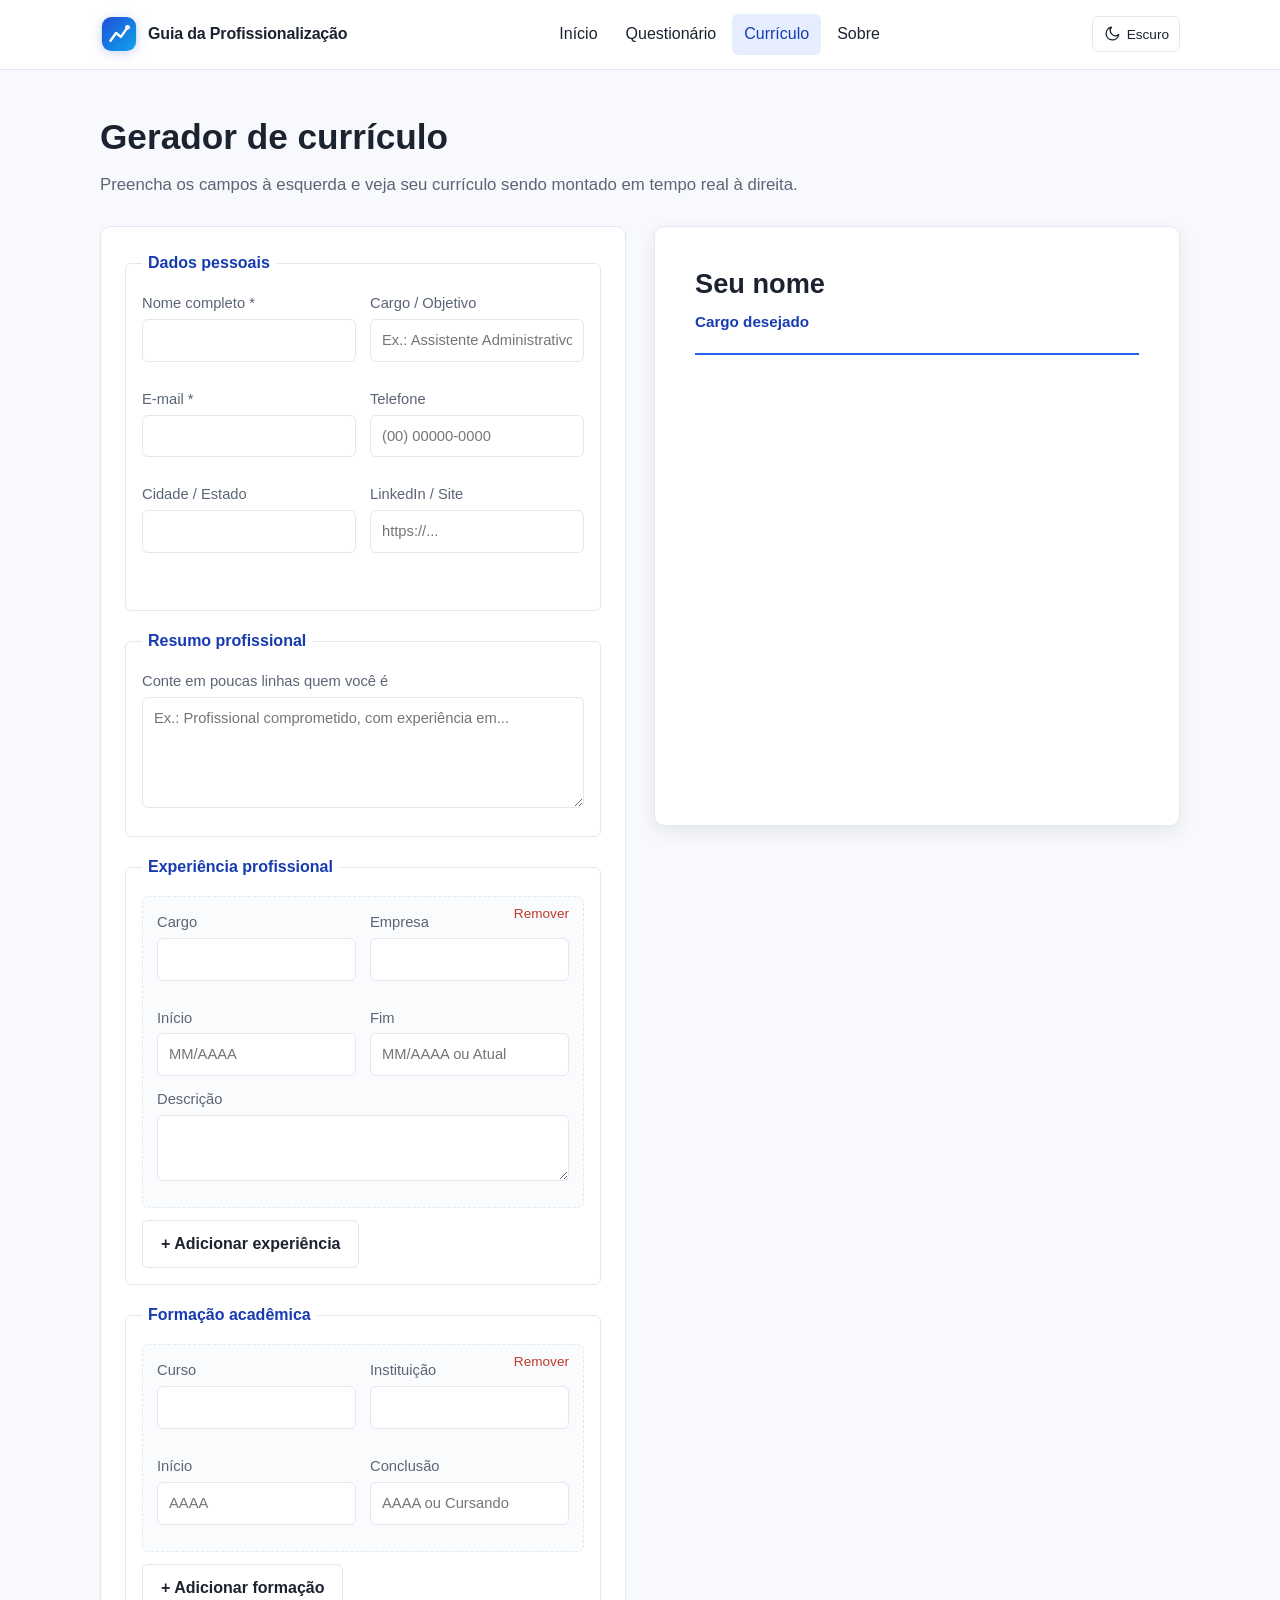
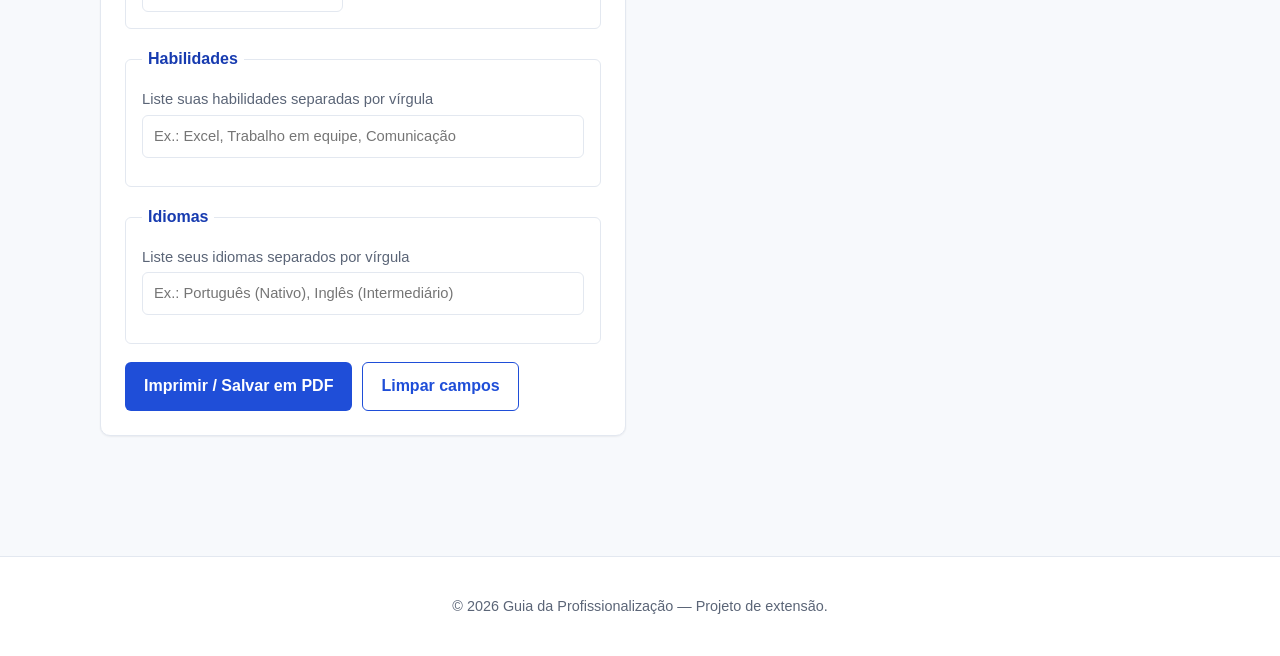
==== curriculo.html @ 5d9ff692 "att" ====
<!DOCTYPE html>
<html lang="pt-BR">
<head>
  <meta charset="UTF-8" />
  <meta name="viewport" content="width=device-width, initial-scale=1.0" />
  <meta name="description" content="Gerador de currículo com visualização em tempo real e impressão pelo navegador." />
  <title>Gerador de Currículo — Guia da Profissionalização</title>
  <link rel="icon" type="image/svg+xml" href="assets/favicon.svg" />
  <link rel="stylesheet" href="css/styles.css" />
  <link rel="stylesheet" href="css/print.css" media="print" />
</head>
<body>
  <a class="skip-link" href="#conteudo">Pular para o conteúdo</a>

  <header class="site-header no-print">
    <div class="container header-inner">
      <a class="brand" href="index.html">
        <svg class="brand-logo" viewBox="0 0 40 40" aria-hidden="true" focusable="false">
          <defs>
            <linearGradient id="lg-brand-cv" x1="0" y1="0" x2="1" y2="1">
              <stop offset="0" stop-color="#1f4ed8"/>
              <stop offset="1" stop-color="#0ea5e9"/>
            </linearGradient>
          </defs>
          <rect x="2" y="2" width="36" height="36" rx="10" fill="url(#lg-brand-cv)"/>
          <path d="M11 27 L17 19 L22 23 L29 13" stroke="#fff" stroke-width="2.6" fill="none" stroke-linecap="round" stroke-linejoin="round"/>
          <circle cx="29" cy="13" r="2.6" fill="#fff"/>
        </svg>
        <span class="brand-text">Guia da Profissionalização</span>
      </a>
      <nav class="site-nav" aria-label="Navegação principal">
        <ul>
          <li><a href="index.html">Início</a></li>
          <li><a href="questionario.html">Questionário</a></li>
          <li><a href="curriculo.html" class="active">Currículo</a></li>
          <li><a href="sobre.html">Sobre</a></li>
        </ul>
      </nav>
      <div class="header-actions">
        <button type="button" class="theme-toggle" id="themeToggle" aria-label="Mudar para modo escuro" aria-pressed="false">
          <svg class="theme-icon theme-icon-moon" viewBox="0 0 24 24" fill="none" stroke="currentColor" stroke-width="1.8" stroke-linecap="round" stroke-linejoin="round" aria-hidden="true"><path d="M21 12.8A8.5 8.5 0 1 1 11.2 3a7 7 0 0 0 9.8 9.8z"/></svg>
          <svg class="theme-icon theme-icon-sun" viewBox="0 0 24 24" fill="none" stroke="currentColor" stroke-width="1.8" stroke-linecap="round" stroke-linejoin="round" aria-hidden="true"><circle cx="12" cy="12" r="4"/><path d="M12 2v2M12 20v2M2 12h2M20 12h2M4.9 4.9l1.4 1.4M17.7 17.7l1.4 1.4M4.9 19.1l1.4-1.4M17.7 6.3l1.4-1.4"/></svg>
          <span class="theme-label">Escuro</span>
        </button>
        <button class="nav-toggle" id="navToggle" aria-label="Abrir menu" aria-expanded="false">
          <span></span><span></span><span></span>
        </button>
      </div>
    </div>
  </header>

  <main id="conteudo" class="container page">
    <header class="page-header no-print">
      <h1>Gerador de currículo</h1>
      <p class="lead">Preencha os campos à esquerda e veja seu currículo sendo montado em tempo real à direita.</p>
    </header>

    <div class="cv-layout">
      <!-- FORMULÁRIO -->
      <section class="cv-form no-print" aria-label="Formulário do currículo">
        <form id="cvForm" novalidate>

          <fieldset>
            <legend>Dados pessoais</legend>
            <div class="grid-2">
              <label>Nome completo *
                <input type="text" id="nome" name="nome" required maxlength="80" autocomplete="name" />
              </label>
              <label>Cargo / Objetivo
                <input type="text" id="cargo" name="cargo" maxlength="80" placeholder="Ex.: Assistente Administrativo" />
              </label>
              <label>E-mail *
                <input type="email" id="email" name="email" required autocomplete="email" />
              </label>
              <label>Telefone
                <input type="tel" id="telefone" name="telefone" autocomplete="tel" placeholder="(00) 00000-0000" />
              </label>
              <label>Cidade / Estado
                <input type="text" id="cidade" name="cidade" maxlength="80" />
              </label>
              <label>LinkedIn / Site
                <input type="url" id="site" name="site" placeholder="https://..." />
              </label>
            </div>
            <p class="error-message" id="errorPessoais" role="alert"></p>
          </fieldset>

          <fieldset>
            <legend>Resumo profissional</legend>
            <label>Conte em poucas linhas quem você é
              <textarea id="resumo" name="resumo" rows="4" maxlength="500" placeholder="Ex.: Profissional comprometido, com experiência em..."></textarea>
            </label>
          </fieldset>

          <fieldset>
            <legend>Experiência profissional</legend>
            <div id="experienciaList"></div>
            <button type="button" class="btn btn-ghost" id="addExperiencia">+ Adicionar experiência</button>
          </fieldset>

          <fieldset>
            <legend>Formação acadêmica</legend>
            <div id="formacaoList"></div>
            <button type="button" class="btn btn-ghost" id="addFormacao">+ Adicionar formação</button>
          </fieldset>

          <fieldset>
            <legend>Habilidades</legend>
            <label>Liste suas habilidades separadas por vírgula
              <input type="text" id="habilidades" name="habilidades" placeholder="Ex.: Excel, Trabalho em equipe, Comunicação" />
            </label>
          </fieldset>

          <fieldset>
            <legend>Idiomas</legend>
            <label>Liste seus idiomas separados por vírgula
              <input type="text" id="idiomas" name="idiomas" placeholder="Ex.: Português (Nativo), Inglês (Intermediário)" />
            </label>
          </fieldset>

          <div class="form-actions">
            <button type="button" class="btn btn-primary" id="btnPrint">Imprimir / Salvar em PDF</button>
            <button type="button" class="btn btn-secondary" id="btnClear">Limpar campos</button>
          </div>
        </form>
      </section>

      <!-- PREVIEW -->
      <section class="cv-preview" aria-label="Pré-visualização do currículo">
        <article class="cv-paper" id="cvPaper">
          <header class="cv-header">
            <h2 id="prevNome">Seu nome</h2>
            <p class="cv-cargo" id="prevCargo">Cargo desejado</p>
            <p class="cv-contato" id="prevContato"></p>
          </header>

          <section class="cv-section" id="prevResumoWrap" hidden>
            <h3>Resumo profissional</h3>
            <p id="prevResumo"></p>
          </section>

          <section class="cv-section" id="prevExperienciaWrap" hidden>
            <h3>Experiência profissional</h3>
            <div id="prevExperiencia"></div>
          </section>

          <section class="cv-section" id="prevFormacaoWrap" hidden>
            <h3>Formação acadêmica</h3>
            <div id="prevFormacao"></div>
          </section>

          <section class="cv-section" id="prevHabilidadesWrap" hidden>
            <h3>Habilidades</h3>
            <ul id="prevHabilidades" class="chip-list"></ul>
          </section>

          <section class="cv-section" id="prevIdiomasWrap" hidden>
            <h3>Idiomas</h3>
            <ul id="prevIdiomas" class="chip-list"></ul>
          </section>
        </article>
      </section>
    </div>
  </main>

  <footer class="site-footer no-print">
    <div class="container">
      <p>&copy; <span id="ano"></span> Guia da Profissionalização — Projeto de extensão.</p>
    </div>
  </footer>

  <script src="js/main.js"></script>
  <script src="js/curriculo.js"></script>
</body>
</html>
---- css/styles.css ----
/* =========================================================
   Guia da Profissionalização — CSS3 puro
   ========================================================= */

:root {
  --color-bg: #f7f9fc;
  --color-surface: #ffffff;
  --color-text: #1b2330;
  --color-muted: #5b6577;
  --color-border: #e3e8f0;
  --color-primary: #1f4ed8;
  --color-primary-dark: #173bb0;
  --color-primary-soft: #e6edff;
  --color-accent: #0ea371;
  --color-danger: #c0392b;
  --color-focus: #ffbf47;
  --shadow-sm: 0 1px 2px rgba(16, 24, 40, 0.06);
  --shadow-md: 0 6px 18px rgba(16, 24, 40, 0.08);
  --radius: 10px;
  --radius-sm: 6px;
  --container: 1120px;
  --font-sans: -apple-system, BlinkMacSystemFont, "Segoe UI", Roboto, "Helvetica Neue", Arial, sans-serif;
  --hero-bg: linear-gradient(135deg, #eef2ff 0%, #f7f9fc 60%);
  --input-bg: #ffffff;
  --dynamic-bg: #fafbfd;
}

[data-theme="dark"] {
  --color-bg: #0f172a;
  --color-surface: #1e293b;
  --color-text: #f1f5f9;
  --color-muted: #94a3b8;
  --color-border: #334155;
  --color-primary: #38bdf8;
  --color-primary-dark: #0ea5e9;
  --color-primary-soft: rgba(56, 189, 248, 0.16);
  --color-accent: #22c55e;
  --color-danger: #f87171;
  --color-focus: #facc15;
  --shadow-sm: 0 1px 2px rgba(0, 0, 0, 0.4);
  --shadow-md: 0 8px 24px rgba(0, 0, 0, 0.45);
  --hero-bg: linear-gradient(135deg, #102a43 0%, #0f172a 70%);
  --input-bg: #0f172a;
  --dynamic-bg: rgba(56, 189, 248, 0.05);
}

* { box-sizing: border-box; }

html { scroll-behavior: smooth; }

body {
  margin: 0;
  font-family: var(--font-sans);
  font-size: 16px;
  line-height: 1.55;
  color: var(--color-text);
  background: var(--color-bg);
  -webkit-font-smoothing: antialiased;
}

img { max-width: 100%; display: block; }

a { color: var(--color-primary); text-decoration: none; }
a:hover { text-decoration: underline; }

:focus-visible {
  outline: 3px solid var(--color-focus);
  outline-offset: 2px;
  border-radius: 4px;
}

.skip-link {
  position: absolute;
  left: -9999px;
  top: 0;
  background: #000;
  color: #fff;
  padding: 10px 14px;
  z-index: 1000;
}
.skip-link:focus { left: 8px; top: 8px; }

.container {
  max-width: var(--container);
  margin: 0 auto;
  padding: 0 20px;
  width: 100%;
}

.hidden { display: none !important; }
.muted { color: var(--color-muted); font-size: 0.9rem; }

/* ---------- Header ---------- */
.site-header {
  background: var(--color-surface);
  border-bottom: 1px solid var(--color-border);
  position: sticky;
  top: 0;
  z-index: 50;
}
.header-inner {
  display: flex;
  align-items: center;
  justify-content: space-between;
  gap: 16px;
  padding: 14px 20px;
}
.brand {
  display: inline-flex;
  align-items: center;
  gap: 10px;
  color: var(--color-text);
  font-weight: 700;
}
.brand:hover { text-decoration: none; }
.brand-logo {
  width: 38px;
  height: 38px;
  display: block;
  flex-shrink: 0;
  filter: drop-shadow(0 2px 6px rgba(31, 78, 216, 0.25));
}
.brand-text {
  font-size: 1rem;
  letter-spacing: -0.01em;
}
@media (max-width: 480px) {
  .brand-text { font-size: 0.92rem; }
}
.site-nav ul {
  list-style: none;
  display: flex;
  gap: 4px;
  margin: 0;
  padding: 0;
}
.site-nav a {
  display: inline-block;
  padding: 8px 12px;
  border-radius: var(--radius-sm);
  color: var(--color-text);
  font-weight: 500;
}
.site-nav a:hover { background: var(--color-primary-soft); text-decoration: none; }
.site-nav a.active { background: var(--color-primary-soft); color: var(--color-primary-dark); }

.nav-toggle {
  display: none;
  background: none;
  border: 1px solid var(--color-border);
  border-radius: var(--radius-sm);
  padding: 8px 10px;
  cursor: pointer;
}
.nav-toggle span {
  display: block;
  width: 22px; height: 2px;
  background: var(--color-text);
  margin: 4px 0;
}

/* ---------- Theme toggle ---------- */
.theme-toggle {
  background: transparent;
  border: 1px solid var(--color-border);
  border-radius: var(--radius-sm);
  padding: 8px 10px;
  cursor: pointer;
  color: var(--color-text);
  display: inline-flex;
  align-items: center;
  gap: 6px;
  font: inherit;
  font-size: 0.85rem;
  line-height: 1;
  transition: background 0.15s, border-color 0.15s;
}
.theme-toggle:hover { background: var(--color-primary-soft); border-color: var(--color-primary); }
.theme-toggle .theme-icon { width: 18px; height: 18px; display: block; }
.theme-toggle .theme-icon-sun { display: none; }
.theme-toggle .theme-icon-moon { display: block; }
[data-theme="dark"] .theme-toggle .theme-icon-sun { display: block; }
[data-theme="dark"] .theme-toggle .theme-icon-moon { display: none; }
.header-actions { display: inline-flex; align-items: center; gap: 10px; }

/* ---------- Hero ---------- */
.hero {
  background: var(--hero-bg);
  padding: 64px 0;
  position: relative;
  overflow: hidden;
}
.hero::before,
.hero::after {
  content: "";
  position: absolute;
  border-radius: 50%;
  filter: blur(60px);
  opacity: 0.55;
  pointer-events: none;
  z-index: 0;
}
.hero::before {
  width: 360px; height: 360px;
  background: radial-gradient(circle, #6ea8ff 0%, transparent 70%);
  top: -120px; right: -80px;
}
.hero::after {
  width: 280px; height: 280px;
  background: radial-gradient(circle, #5eead4 0%, transparent 70%);
  bottom: -120px; left: -60px;
  opacity: 0.35;
}
[data-theme="dark"] .hero::before { background: radial-gradient(circle, #1e3a8a 0%, transparent 70%); opacity: 0.75; }
[data-theme="dark"] .hero::after { background: radial-gradient(circle, #0ea5e9 0%, transparent 70%); opacity: 0.18; }
.hero-inner { position: relative; z-index: 1; }

/* Padrão de pontos decorativo reutilizável */
.deco-dots {
  position: relative;
  overflow: hidden;
}
.deco-dots::before {
  content: "";
  position: absolute;
  inset: 0;
  background-image: radial-gradient(currentColor 1px, transparent 1.2px);
  background-size: 22px 22px;
  color: var(--color-primary);
  opacity: 0.06;
  pointer-events: none;
  z-index: 0;
  mask-image: radial-gradient(ellipse at top right, #000 0%, transparent 65%);
  -webkit-mask-image: radial-gradient(ellipse at top right, #000 0%, transparent 65%);
}
[data-theme="dark"] .deco-dots::before { opacity: 0.12; }
.deco-dots > * { position: relative; z-index: 1; }

/* Blob lateral discreto */
.deco-blob {
  position: relative;
  overflow: hidden;
}
.deco-blob::after {
  content: "";
  position: absolute;
  width: 320px; height: 320px;
  right: -120px; top: 50%;
  transform: translateY(-50%);
  border-radius: 50%;
  background: radial-gradient(circle, var(--color-primary) 0%, transparent 70%);
  filter: blur(70px);
  opacity: 0.10;
  pointer-events: none;
  z-index: 0;
}
[data-theme="dark"] .deco-blob::after { opacity: 0.22; }
.deco-blob > * { position: relative; z-index: 1; }

@media (max-width: 720px) {
  .hero::before { width: 220px; height: 220px; top: -90px; right: -60px; }
  .hero::after { display: none; }
  .deco-blob::after { display: none; }
}
.hero-inner {
  display: grid;
  grid-template-columns: 1.3fr 1fr;
  gap: 40px;
  align-items: center;
}
.eyebrow {
  text-transform: uppercase;
  font-size: 0.78rem;
  letter-spacing: 1.2px;
  color: var(--color-primary);
  font-weight: 700;
  margin: 0 0 8px;
}
.hero h1 {
  font-size: clamp(1.8rem, 3.2vw, 2.6rem);
  line-height: 1.15;
  margin: 0 0 16px;
}
.lead { font-size: 1.05rem; color: var(--color-muted); margin: 0 0 24px; }
.hero-actions { display: flex; flex-wrap: wrap; gap: 12px; }

.hero-card {
  background: var(--color-surface);
  border: 1px solid var(--color-border);
  border-radius: var(--radius);
  padding: 24px;
  box-shadow: var(--shadow-md);
}
.feature-list { list-style: none; margin: 0; padding: 0; }
.feature-list li { padding: 10px 0; border-bottom: 1px dashed var(--color-border); }
.feature-list li:last-child { border-bottom: 0; }

/* ---------- Buttons ---------- */
.btn {
  display: inline-flex;
  align-items: center;
  justify-content: center;
  gap: 8px;
  padding: 11px 18px;
  border-radius: var(--radius-sm);
  border: 1px solid transparent;
  font: inherit;
  font-weight: 600;
  cursor: pointer;
  transition: background 0.15s ease, color 0.15s ease, transform 0.05s ease;
  text-decoration: none;
}
.btn:active { transform: translateY(1px); }
.btn:disabled { opacity: 0.5; cursor: not-allowed; }
.btn-primary { background: var(--color-primary); color: #fff; }
.btn-primary:hover:not(:disabled) { background: var(--color-primary-dark); text-decoration: none; }
.btn-secondary {
  background: var(--color-surface);
  color: var(--color-primary);
  border-color: var(--color-primary);
}
.btn-secondary:hover { background: var(--color-primary-soft); text-decoration: none; }
.btn-ghost {
  background: transparent;
  color: var(--color-text);
  border-color: var(--color-border);
}
.btn-ghost:hover { background: var(--color-primary-soft); border-color: var(--color-primary-soft); text-decoration: none; }

/* ---------- Features ---------- */
.features { padding: 64px 0; }
.features h2 { font-size: 1.6rem; margin: 0 0 28px; }
.features-grid {
  display: grid;
  grid-template-columns: repeat(3, 1fr);
  gap: 20px;
}
.feature {
  background: var(--color-surface);
  border: 1px solid var(--color-border);
  border-radius: var(--radius);
  padding: 22px;
  box-shadow: var(--shadow-sm);
}
.feature h3 { margin: 12px 0 8px; font-size: 1.1rem; }
.feature p { margin: 0; color: var(--color-muted); }
.feature-icon {
  width: 44px; height: 44px;
  border-radius: 50%;
  background: var(--color-primary-soft);
  color: var(--color-primary-dark);
  display: grid;
  place-items: center;
  font-weight: 700;
}
.feature-icon svg { width: 22px; height: 22px; color: var(--color-primary-dark); }
[data-theme="dark"] .feature-icon { color: var(--color-primary); }
[data-theme="dark"] .feature-icon svg { color: var(--color-primary); }

/* ---------- Section illustration ---------- */
/* (ilustrações grandes removidas — substituídas por decorações de fundo sutis) */

/* ---------- Page generic ---------- */
.page { padding: 40px 20px 60px; }
.page-header { margin-bottom: 28px; }
.page-header h1 { margin: 0 0 8px; font-size: clamp(1.6rem, 2.8vw, 2.2rem); }
.prose { background: var(--color-surface); border: 1px solid var(--color-border); border-radius: var(--radius); padding: 28px; box-shadow: var(--shadow-sm); }
.prose h2 { margin-top: 24px; }
.prose h2:first-child { margin-top: 0; }

/* ---------- Quiz ---------- */
.quiz-wrapper {
  background: var(--color-surface);
  border: 1px solid var(--color-border);
  border-radius: var(--radius);
  padding: 28px;
  box-shadow: var(--shadow-sm);
}
.progress {
  background: var(--color-border);
  border-radius: 999px;
  height: 8px;
  overflow: hidden;
}
.progress-bar {
  background: var(--color-primary);
  height: 100%;
  width: 10%;
  transition: width 0.3s ease;
}
.progress-text { font-size: 0.9rem; color: var(--color-muted); margin: 8px 0 20px; }

.quiz-question h2 { font-size: 1.25rem; margin: 0 0 18px; line-height: 1.35; }
.options { list-style: none; padding: 0; margin: 0; display: grid; gap: 10px; }
.option {
  display: block;
  border: 1px solid var(--color-border);
  border-radius: var(--radius-sm);
  padding: 14px 16px;
  cursor: pointer;
  transition: border-color 0.15s, background 0.15s;
}
.option:hover { border-color: var(--color-primary); background: var(--color-primary-soft); }
.option input { margin-right: 10px; accent-color: var(--color-primary); }
.option.selected {
  border-color: var(--color-primary);
  background: var(--color-primary-soft);
}

.quiz-actions {
  display: flex;
  justify-content: space-between;
  gap: 12px;
  margin-top: 24px;
  flex-wrap: wrap;
}
.error-message {
  color: var(--color-danger);
  font-size: 0.9rem;
  margin: 12px 0 0;
  min-height: 1.2em;
}

.result {
  margin-top: 28px;
  background: var(--color-surface);
  border: 1px solid var(--color-border);
  border-radius: var(--radius);
  padding: 28px;
  box-shadow: var(--shadow-md);
}
.result h2 { margin: 0 0 8px; }
.result h2 span { color: var(--color-primary); }
.tips-list { padding-left: 18px; }
.tips-list li { margin: 8px 0; }
.result-actions { display: flex; gap: 12px; flex-wrap: wrap; margin-top: 20px; }

/* ---------- Currículo ---------- */
.cv-layout {
  display: grid;
  grid-template-columns: 1fr 1fr;
  gap: 28px;
  align-items: start;
}

.cv-form {
  background: var(--color-surface);
  border: 1px solid var(--color-border);
  border-radius: var(--radius);
  padding: 24px;
  box-shadow: var(--shadow-sm);
}
.cv-form fieldset {
  border: 1px solid var(--color-border);
  border-radius: var(--radius-sm);
  padding: 16px;
  margin: 0 0 18px;
}
.cv-form legend {
  font-weight: 700;
  padding: 0 6px;
  color: var(--color-primary-dark);
}
.cv-form label {
  display: block;
  font-size: 0.92rem;
  margin-bottom: 12px;
  color: var(--color-muted);
  font-weight: 500;
}
.cv-form input,
.cv-form textarea {
  display: block;
  width: 100%;
  margin-top: 4px;
  padding: 9px 11px;
  border: 1px solid var(--color-border);
  border-radius: var(--radius-sm);
  font: inherit;
  background: var(--input-bg);
  color: var(--color-text);
}
.cv-form input:focus,
.cv-form textarea:focus { border-color: var(--color-primary); outline-color: var(--color-primary-soft); }
.cv-form textarea { resize: vertical; }
.cv-form input.invalid,
.cv-form textarea.invalid { border-color: var(--color-danger); }

.grid-2 {
  display: grid;
  grid-template-columns: 1fr 1fr;
  gap: 14px;
}

.dynamic-item {
  border: 1px dashed var(--color-border);
  border-radius: var(--radius-sm);
  padding: 14px;
  margin-bottom: 12px;
  background: var(--dynamic-bg);
  position: relative;
}
.dynamic-item .remove {
  position: absolute;
  top: 8px; right: 8px;
  background: transparent;
  border: none;
  color: var(--color-danger);
  cursor: pointer;
  font-size: 0.85rem;
}

.form-actions {
  display: flex;
  gap: 10px;
  flex-wrap: wrap;
  margin-top: 8px;
}

/* Preview do currículo */
.cv-preview {
  position: sticky;
  top: 80px;
}
.cv-paper {
  background: #ffffff;
  border: 1px solid var(--color-border);
  border-radius: var(--radius);
  padding: 36px 40px;
  box-shadow: var(--shadow-md);
  min-height: 600px;
  font-size: 0.95rem;
  color: #1b2330;
}
/* O currículo mantém aparência clara mesmo no modo escuro para impressão fiel */
.cv-header { border-bottom: 2px solid #2563eb; padding-bottom: 14px; margin-bottom: 18px; }
.cv-header h2 { margin: 0 0 4px; font-size: 1.7rem; color: #1b2330; }
.cv-cargo { margin: 0 0 6px; color: #173bb0; font-weight: 600; }
.cv-contato { margin: 0; color: #5b6577; font-size: 0.9rem; }
.cv-section { margin-top: 18px; }
.cv-section h3 {
  font-size: 0.95rem;
  text-transform: uppercase;
  letter-spacing: 1px;
  color: #173bb0;
  margin: 0 0 10px;
  border-bottom: 1px solid #e3e8f0;
  padding-bottom: 4px;
}
.cv-entry { margin-bottom: 12px; }
.cv-entry-title { font-weight: 700; }
.cv-entry-meta { color: #5b6577; font-size: 0.88rem; margin: 2px 0 4px; }
.cv-entry-desc { margin: 0; font-size: 0.92rem; }

.chip-list {
  list-style: none;
  margin: 0; padding: 0;
  display: flex;
  flex-wrap: wrap;
  gap: 6px;
}
.chip-list li {
  background: #e6edff;
  color: #173bb0;
  padding: 4px 10px;
  border-radius: 999px;
  font-size: 0.85rem;
}

/* ---------- Footer ---------- */
.site-footer {
  border-top: 1px solid var(--color-border);
  background: var(--color-surface);
  margin-top: 60px;
  padding: 24px 0;
  text-align: center;
  color: var(--color-muted);
  font-size: 0.9rem;
}

/* ---------- Responsivo ---------- */
@media (max-width: 960px) {
  .hero-inner { grid-template-columns: 1fr; }
  .features-grid { grid-template-columns: 1fr 1fr; }
  .cv-layout { grid-template-columns: 1fr; }
  .cv-preview { position: static; }
}

@media (max-width: 720px) {
  .nav-toggle { display: inline-block; }
  .site-nav {
    position: absolute;
    top: 100%; left: 0; right: 0;
    background: var(--color-surface);
    border-bottom: 1px solid var(--color-border);
    max-height: 0;
    overflow: hidden;
    transition: max-height 0.25s ease;
  }
  .site-nav.open { max-height: 320px; }
  .site-nav ul { flex-direction: column; padding: 8px 16px 16px; }
  .site-nav a { display: block; padding: 12px 10px; }

  .features-grid { grid-template-columns: 1fr; }
  .grid-2 { grid-template-columns: 1fr; }
  .hero { padding: 40px 0; }
  .cv-paper { padding: 24px 22px; }
  .theme-toggle .theme-label { display: none; }
}

/* Impressão básica para todas as páginas */
@media print {
  .no-print { display: none !important; }
  body { background: #fff; }
  .hero::before, .hero::after,
  .deco-dots::before, .deco-blob::after { display: none !important; }
}
---- css/print.css ----
/* Estilos específicos de impressão para o currículo */
@page {
  size: A4;
  margin: 18mm 16mm;
}

html, body {
  background: #fff !important;
  color: #000 !important;
}

/* Força aparência clara no currículo impresso, mesmo com tema escuro ativo */
html[data-theme="dark"] .cv-paper,
html[data-theme="dark"] .cv-paper * {
  background: #fff !important;
  color: #1b2330 !important;
  border-color: #e3e8f0 !important;
}
html[data-theme="dark"] .cv-paper .chip-list li {
  background: #e6edff !important;
  color: #173bb0 !important;
}

.no-print,
.site-header,
.site-footer,
.page-header,
.cv-form { display: none !important; }

main.container,
.page,
.cv-layout,
.cv-preview {
  display: block !important;
  padding: 0 !important;
  margin: 0 !important;
  max-width: none !important;
  width: 100% !important;
}

.cv-paper {
  border: none !important;
  box-shadow: none !important;
  padding: 0 !important;
  margin: 0 !important;
  min-height: 0 !important;
  font-size: 11pt;
  color: #000 !important;
}

.cv-header { border-bottom: 2px solid #000 !important; }
.cv-section h3 { color: #000 !important; border-bottom-color: #888 !important; }
.chip-list li { background: #f0f0f0 !important; color: #000 !important; }
a { color: #000 !important; text-decoration: none !important; }
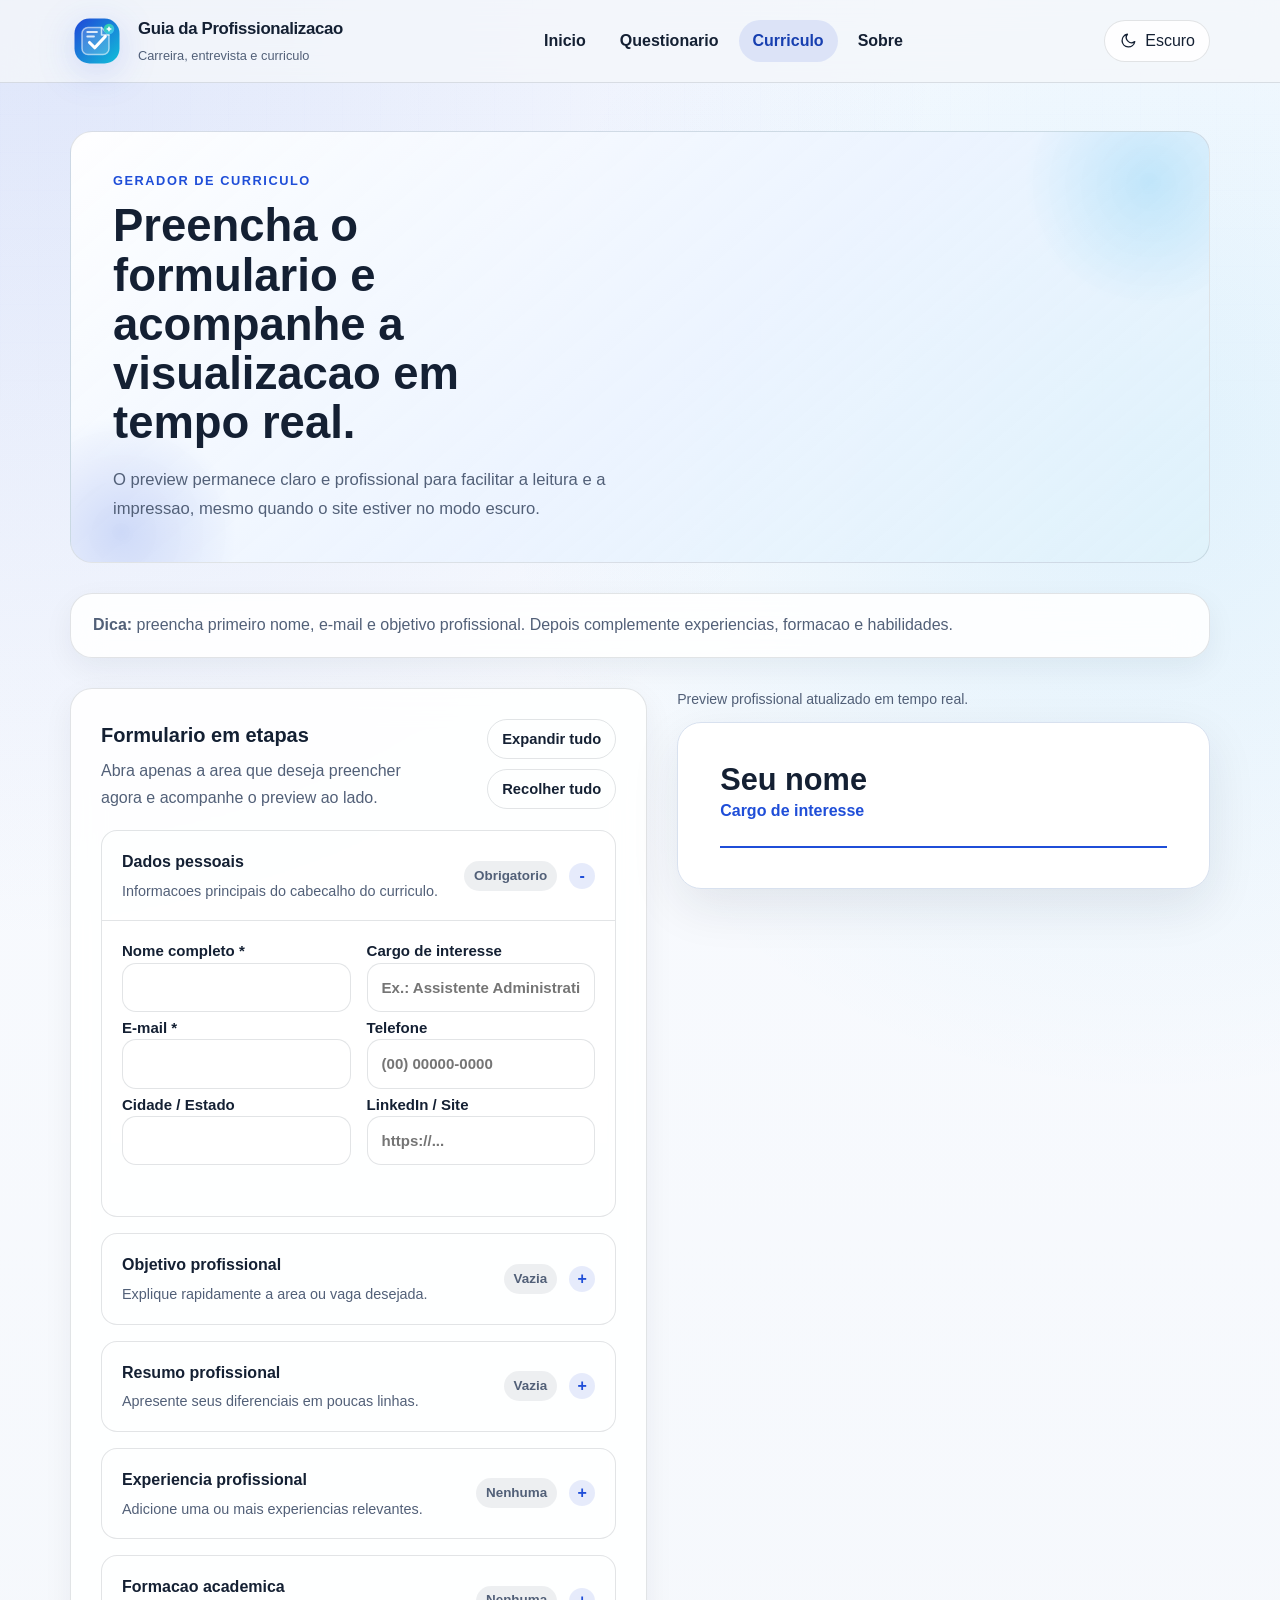
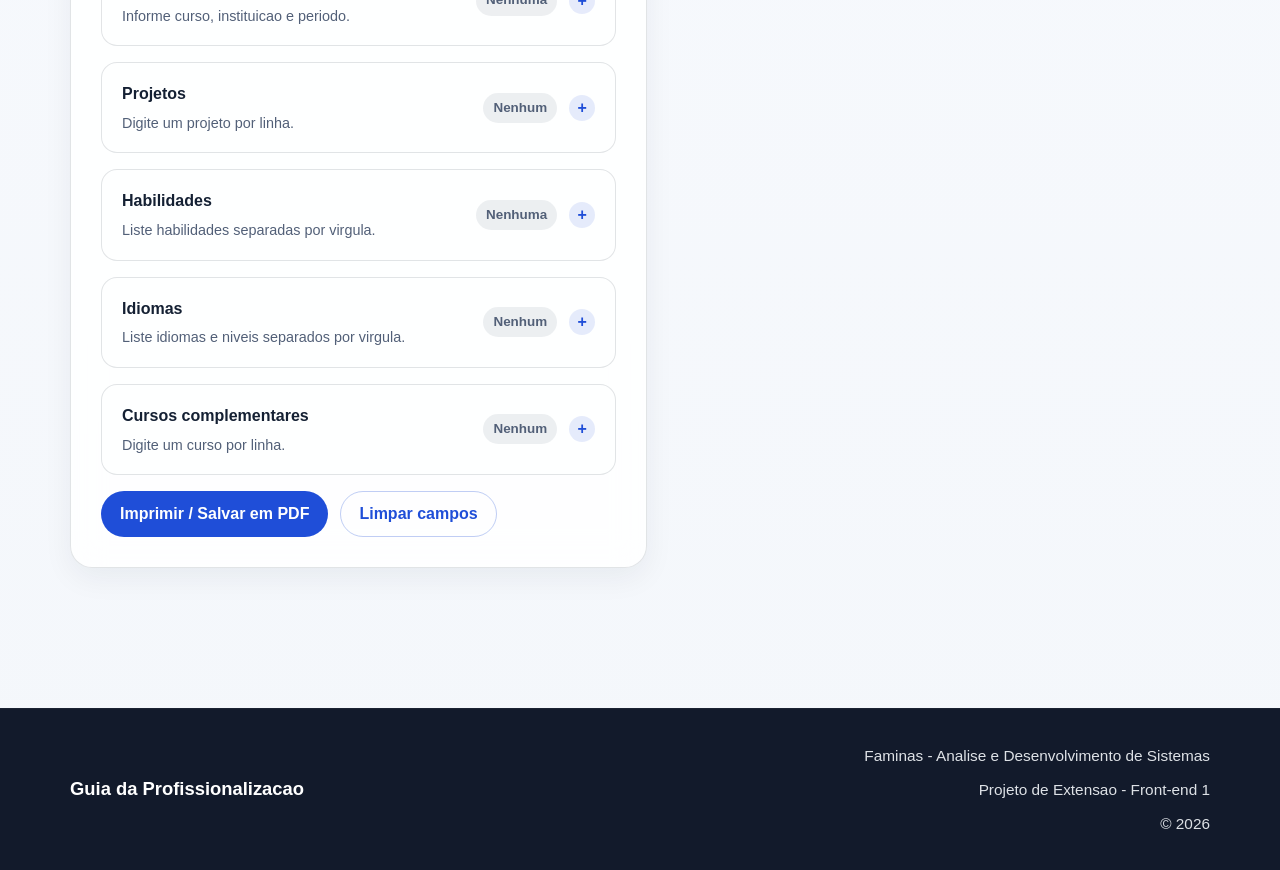
==== commit 4fa9bbd0: "att" ====
--- a/curriculo.html
+++ b/curriculo.html
@@ -3,173 +3,369 @@
 <head>
   <meta charset="UTF-8" />
   <meta name="viewport" content="width=device-width, initial-scale=1.0" />
-  <meta name="description" content="Gerador de currículo com visualização em tempo real e impressão pelo navegador." />
-  <title>Gerador de Currículo — Guia da Profissionalização</title>
+  <meta name="description" content="Gerador de curriculo com visualizacao em tempo real e impressao limpa pelo navegador." />
+  <title>Curriculo - Guia da Profissionalizacao</title>
   <link rel="icon" type="image/svg+xml" href="assets/favicon.svg" />
+  <script src="js/theme-init.js"></script>
   <link rel="stylesheet" href="css/styles.css" />
   <link rel="stylesheet" href="css/print.css" media="print" />
 </head>
-<body>
-  <a class="skip-link" href="#conteudo">Pular para o conteúdo</a>
+<body class="page-curriculo">
+  <a class="skip-link" href="#conteudo">Pular para o conteudo</a>
 
   <header class="site-header no-print">
     <div class="container header-inner">
-      <a class="brand" href="index.html">
-        <svg class="brand-logo" viewBox="0 0 40 40" aria-hidden="true" focusable="false">
-          <defs>
-            <linearGradient id="lg-brand-cv" x1="0" y1="0" x2="1" y2="1">
-              <stop offset="0" stop-color="#1f4ed8"/>
-              <stop offset="1" stop-color="#0ea5e9"/>
-            </linearGradient>
-          </defs>
-          <rect x="2" y="2" width="36" height="36" rx="10" fill="url(#lg-brand-cv)"/>
-          <path d="M11 27 L17 19 L22 23 L29 13" stroke="#fff" stroke-width="2.6" fill="none" stroke-linecap="round" stroke-linejoin="round"/>
-          <circle cx="29" cy="13" r="2.6" fill="#fff"/>
-        </svg>
-        <span class="brand-text">Guia da Profissionalização</span>
+      <a class="brand" href="index.html" aria-label="Ir para a pagina inicial">
+        <img class="brand-logo" src="assets/logo-brand.svg" alt="" width="72" height="72" />
+        <span class="brand-copy">
+          <span class="brand-title">Guia da Profissionalizacao</span>
+          <span class="brand-subtitle">Carreira, entrevista e curriculo</span>
+        </span>
       </a>
-      <nav class="site-nav" aria-label="Navegação principal">
+
+      <nav class="site-nav" id="siteNav" aria-label="Navegacao principal">
         <ul>
-          <li><a href="index.html">Início</a></li>
-          <li><a href="questionario.html">Questionário</a></li>
-          <li><a href="curriculo.html" class="active">Currículo</a></li>
+          <li><a href="index.html">Inicio</a></li>
+          <li><a href="questionario.html">Questionario</a></li>
+          <li><a href="curriculo.html" class="active">Curriculo</a></li>
           <li><a href="sobre.html">Sobre</a></li>
         </ul>
       </nav>
+
       <div class="header-actions">
         <button type="button" class="theme-toggle" id="themeToggle" aria-label="Mudar para modo escuro" aria-pressed="false">
-          <svg class="theme-icon theme-icon-moon" viewBox="0 0 24 24" fill="none" stroke="currentColor" stroke-width="1.8" stroke-linecap="round" stroke-linejoin="round" aria-hidden="true"><path d="M21 12.8A8.5 8.5 0 1 1 11.2 3a7 7 0 0 0 9.8 9.8z"/></svg>
-          <svg class="theme-icon theme-icon-sun" viewBox="0 0 24 24" fill="none" stroke="currentColor" stroke-width="1.8" stroke-linecap="round" stroke-linejoin="round" aria-hidden="true"><circle cx="12" cy="12" r="4"/><path d="M12 2v2M12 20v2M2 12h2M20 12h2M4.9 4.9l1.4 1.4M17.7 17.7l1.4 1.4M4.9 19.1l1.4-1.4M17.7 6.3l1.4-1.4"/></svg>
+          <svg class="theme-icon theme-icon-moon" viewBox="0 0 24 24" aria-hidden="true">
+            <path d="M21 12.8A8.5 8.5 0 1 1 11.2 3a7 7 0 0 0 9.8 9.8z" fill="none" stroke="currentColor" stroke-width="1.8" stroke-linecap="round" stroke-linejoin="round" />
+          </svg>
+          <svg class="theme-icon theme-icon-sun" viewBox="0 0 24 24" aria-hidden="true">
+            <circle cx="12" cy="12" r="4" fill="none" stroke="currentColor" stroke-width="1.8" />
+            <path d="M12 2v2M12 20v2M2 12h2M20 12h2M4.9 4.9l1.4 1.4M17.7 17.7l1.4 1.4M4.9 19.1l1.4-1.4M17.7 6.3l1.4-1.4" fill="none" stroke="currentColor" stroke-width="1.8" stroke-linecap="round" />
+          </svg>
           <span class="theme-label">Escuro</span>
         </button>
-        <button class="nav-toggle" id="navToggle" aria-label="Abrir menu" aria-expanded="false">
-          <span></span><span></span><span></span>
+        <button class="nav-toggle" id="navToggle" aria-label="Abrir menu" aria-expanded="false" aria-controls="siteNav">
+          <span></span>
+          <span></span>
+          <span></span>
         </button>
       </div>
     </div>
   </header>
 
-  <main id="conteudo" class="container page">
-    <header class="page-header no-print">
-      <h1>Gerador de currículo</h1>
-      <p class="lead">Preencha os campos à esquerda e veja seu currículo sendo montado em tempo real à direita.</p>
-    </header>
-
-    <div class="cv-layout">
-      <!-- FORMULÁRIO -->
-      <section class="cv-form no-print" aria-label="Formulário do currículo">
-        <form id="cvForm" novalidate>
-
-          <fieldset>
-            <legend>Dados pessoais</legend>
-            <div class="grid-2">
-              <label>Nome completo *
-                <input type="text" id="nome" name="nome" required maxlength="80" autocomplete="name" />
-              </label>
-              <label>Cargo / Objetivo
-                <input type="text" id="cargo" name="cargo" maxlength="80" placeholder="Ex.: Assistente Administrativo" />
-              </label>
-              <label>E-mail *
-                <input type="email" id="email" name="email" required autocomplete="email" />
-              </label>
-              <label>Telefone
-                <input type="tel" id="telefone" name="telefone" autocomplete="tel" placeholder="(00) 00000-0000" />
-              </label>
-              <label>Cidade / Estado
-                <input type="text" id="cidade" name="cidade" maxlength="80" />
-              </label>
-              <label>LinkedIn / Site
-                <input type="url" id="site" name="site" placeholder="https://..." />
-              </label>
+  <main id="conteudo" class="page">
+    <div class="container page-stack">
+      <header class="page-banner no-print">
+        <p class="eyebrow">Gerador de curriculo</p>
+        <h1>Preencha o formulario e acompanhe a visualizacao em tempo real.</h1>
+        <p class="lead">
+          O preview permanece claro e profissional para facilitar a leitura e a impressao, mesmo quando o site estiver no modo escuro.
+        </p>
+      </header>
+
+      <div class="surface-card info-strip no-print">
+        <p><strong>Dica:</strong> preencha primeiro nome, e-mail e objetivo profissional. Depois complemente experiencias, formacao e habilidades.</p>
+      </div>
+
+      <div class="cv-layout">
+        <section class="cv-form no-print" aria-label="Formulario do curriculo">
+          <div class="cv-form-toolbar">
+            <div class="cv-form-toolbar-copy">
+              <h2>Formulario em etapas</h2>
+              <p>Abra apenas a area que deseja preencher agora e acompanhe o preview ao lado.</p>
             </div>
-            <p class="error-message" id="errorPessoais" role="alert"></p>
-          </fieldset>
-
-          <fieldset>
-            <legend>Resumo profissional</legend>
-            <label>Conte em poucas linhas quem você é
-              <textarea id="resumo" name="resumo" rows="4" maxlength="500" placeholder="Ex.: Profissional comprometido, com experiência em..."></textarea>
-            </label>
-          </fieldset>
-
-          <fieldset>
-            <legend>Experiência profissional</legend>
-            <div id="experienciaList"></div>
-            <button type="button" class="btn btn-ghost" id="addExperiencia">+ Adicionar experiência</button>
-          </fieldset>
-
-          <fieldset>
-            <legend>Formação acadêmica</legend>
-            <div id="formacaoList"></div>
-            <button type="button" class="btn btn-ghost" id="addFormacao">+ Adicionar formação</button>
-          </fieldset>
-
-          <fieldset>
-            <legend>Habilidades</legend>
-            <label>Liste suas habilidades separadas por vírgula
-              <input type="text" id="habilidades" name="habilidades" placeholder="Ex.: Excel, Trabalho em equipe, Comunicação" />
-            </label>
-          </fieldset>
-
-          <fieldset>
-            <legend>Idiomas</legend>
-            <label>Liste seus idiomas separados por vírgula
-              <input type="text" id="idiomas" name="idiomas" placeholder="Ex.: Português (Nativo), Inglês (Intermediário)" />
-            </label>
-          </fieldset>
-
-          <div class="form-actions">
-            <button type="button" class="btn btn-primary" id="btnPrint">Imprimir / Salvar em PDF</button>
-            <button type="button" class="btn btn-secondary" id="btnClear">Limpar campos</button>
+            <div class="cv-form-toolbar-actions">
+              <button type="button" class="btn btn-ghost btn-small" id="expandAllSections">Expandir tudo</button>
+              <button type="button" class="btn btn-ghost btn-small" id="collapseAllSections">Recolher tudo</button>
+            </div>
           </div>
-        </form>
-      </section>
-
-      <!-- PREVIEW -->
-      <section class="cv-preview" aria-label="Pré-visualização do currículo">
-        <article class="cv-paper" id="cvPaper">
-          <header class="cv-header">
-            <h2 id="prevNome">Seu nome</h2>
-            <p class="cv-cargo" id="prevCargo">Cargo desejado</p>
-            <p class="cv-contato" id="prevContato"></p>
-          </header>
-
-          <section class="cv-section" id="prevResumoWrap" hidden>
-            <h3>Resumo profissional</h3>
-            <p id="prevResumo"></p>
-          </section>
-
-          <section class="cv-section" id="prevExperienciaWrap" hidden>
-            <h3>Experiência profissional</h3>
-            <div id="prevExperiencia"></div>
-          </section>
-
-          <section class="cv-section" id="prevFormacaoWrap" hidden>
-            <h3>Formação acadêmica</h3>
-            <div id="prevFormacao"></div>
-          </section>
-
-          <section class="cv-section" id="prevHabilidadesWrap" hidden>
-            <h3>Habilidades</h3>
-            <ul id="prevHabilidades" class="chip-list"></ul>
-          </section>
-
-          <section class="cv-section" id="prevIdiomasWrap" hidden>
-            <h3>Idiomas</h3>
-            <ul id="prevIdiomas" class="chip-list"></ul>
-          </section>
-        </article>
-      </section>
+
+          <form id="cvForm" novalidate>
+            <details class="form-section" data-section-key="personal" open>
+              <summary class="form-section-summary">
+                <span class="form-section-heading">
+                  <span class="form-section-title">Dados pessoais</span>
+                  <span class="form-section-help">Informacoes principais do cabecalho do curriculo.</span>
+                </span>
+                <span class="form-section-meta">
+                  <span class="form-section-status" data-section-status>Obrigatorio</span>
+                  <span class="form-section-icon" aria-hidden="true"></span>
+                </span>
+              </summary>
+              <div class="form-section-body">
+                <fieldset class="form-section-fieldset">
+                  <legend class="sr-only">Dados pessoais</legend>
+                  <div class="grid-2">
+                    <label class="field" for="nome">Nome completo *
+                      <input type="text" id="nome" name="nome" required maxlength="80" autocomplete="name" />
+                    </label>
+
+                    <label class="field" for="cargo">Cargo de interesse
+                      <input type="text" id="cargo" name="cargo" maxlength="80" placeholder="Ex.: Assistente Administrativo" />
+                    </label>
+
+                    <label class="field" for="email">E-mail *
+                      <input type="email" id="email" name="email" required autocomplete="email" />
+                    </label>
+
+                    <label class="field" for="telefone">Telefone
+                      <input type="tel" id="telefone" name="telefone" autocomplete="tel" placeholder="(00) 00000-0000" />
+                    </label>
+
+                    <label class="field" for="cidade">Cidade / Estado
+                      <input type="text" id="cidade" name="cidade" maxlength="80" />
+                    </label>
+
+                    <label class="field" for="site">LinkedIn / Site
+                      <input type="url" id="site" name="site" placeholder="https://..." />
+                    </label>
+                  </div>
+                  <p class="error-message" id="errorPessoais" role="alert"></p>
+                </fieldset>
+              </div>
+            </details>
+
+            <details class="form-section" data-section-key="objective">
+              <summary class="form-section-summary">
+                <span class="form-section-heading">
+                  <span class="form-section-title">Objetivo profissional</span>
+                  <span class="form-section-help">Explique rapidamente a area ou vaga desejada.</span>
+                </span>
+                <span class="form-section-meta">
+                  <span class="form-section-status" data-section-status>Vazia</span>
+                  <span class="form-section-icon" aria-hidden="true"></span>
+                </span>
+              </summary>
+              <div class="form-section-body">
+                <fieldset class="form-section-fieldset">
+                  <legend class="sr-only">Objetivo profissional</legend>
+                  <label class="field" for="objetivo">Explique de forma curta a area ou vaga desejada
+                    <textarea id="objetivo" name="objetivo" rows="3" maxlength="220" placeholder="Ex.: Atuar na area administrativa, contribuindo com organizacao, atendimento e rotinas internas."></textarea>
+                  </label>
+                </fieldset>
+              </div>
+            </details>
+
+            <details class="form-section" data-section-key="summary">
+              <summary class="form-section-summary">
+                <span class="form-section-heading">
+                  <span class="form-section-title">Resumo profissional</span>
+                  <span class="form-section-help">Apresente seus diferenciais em poucas linhas.</span>
+                </span>
+                <span class="form-section-meta">
+                  <span class="form-section-status" data-section-status>Vazia</span>
+                  <span class="form-section-icon" aria-hidden="true"></span>
+                </span>
+              </summary>
+              <div class="form-section-body">
+                <fieldset class="form-section-fieldset">
+                  <legend class="sr-only">Resumo profissional</legend>
+                  <label class="field" for="resumo">Conte em poucas linhas quem voce e e seus principais diferenciais
+                    <textarea id="resumo" name="resumo" rows="4" maxlength="500" placeholder="Ex.: Profissional comprometido, com facilidade para aprender, boa comunicacao e foco em resultados."></textarea>
+                  </label>
+                </fieldset>
+              </div>
+            </details>
+
+            <details class="form-section" data-section-key="experience">
+              <summary class="form-section-summary">
+                <span class="form-section-heading">
+                  <span class="form-section-title">Experiencia profissional</span>
+                  <span class="form-section-help">Adicione uma ou mais experiencias relevantes.</span>
+                </span>
+                <span class="form-section-meta">
+                  <span class="form-section-status" data-section-status>Nenhuma</span>
+                  <span class="form-section-icon" aria-hidden="true"></span>
+                </span>
+              </summary>
+              <div class="form-section-body">
+                <fieldset class="form-section-fieldset">
+                  <legend class="sr-only">Experiencia profissional</legend>
+                  <div id="experienciaList"></div>
+                  <button type="button" class="btn btn-ghost section-add-button" id="addExperiencia">Adicionar experiencia</button>
+                </fieldset>
+              </div>
+            </details>
+
+            <details class="form-section" data-section-key="education">
+              <summary class="form-section-summary">
+                <span class="form-section-heading">
+                  <span class="form-section-title">Formacao academica</span>
+                  <span class="form-section-help">Informe curso, instituicao e periodo.</span>
+                </span>
+                <span class="form-section-meta">
+                  <span class="form-section-status" data-section-status>Nenhuma</span>
+                  <span class="form-section-icon" aria-hidden="true"></span>
+                </span>
+              </summary>
+              <div class="form-section-body">
+                <fieldset class="form-section-fieldset">
+                  <legend class="sr-only">Formacao academica</legend>
+                  <div id="formacaoList"></div>
+                  <button type="button" class="btn btn-ghost section-add-button" id="addFormacao">Adicionar formacao</button>
+                </fieldset>
+              </div>
+            </details>
+
+            <details class="form-section" data-section-key="projects">
+              <summary class="form-section-summary">
+                <span class="form-section-heading">
+                  <span class="form-section-title">Projetos</span>
+                  <span class="form-section-help">Digite um projeto por linha.</span>
+                </span>
+                <span class="form-section-meta">
+                  <span class="form-section-status" data-section-status>Nenhum</span>
+                  <span class="form-section-icon" aria-hidden="true"></span>
+                </span>
+              </summary>
+              <div class="form-section-body">
+                <fieldset class="form-section-fieldset">
+                  <legend class="sr-only">Projetos</legend>
+                  <label class="field" for="projetos">Digite um projeto por linha
+                    <textarea id="projetos" name="projetos" rows="4" maxlength="500" placeholder="Ex.: Projeto integrador de site institucional para comunidade"></textarea>
+                  </label>
+                </fieldset>
+              </div>
+            </details>
+
+            <details class="form-section" data-section-key="skills">
+              <summary class="form-section-summary">
+                <span class="form-section-heading">
+                  <span class="form-section-title">Habilidades</span>
+                  <span class="form-section-help">Liste habilidades separadas por virgula.</span>
+                </span>
+                <span class="form-section-meta">
+                  <span class="form-section-status" data-section-status>Nenhuma</span>
+                  <span class="form-section-icon" aria-hidden="true"></span>
+                </span>
+              </summary>
+              <div class="form-section-body">
+                <fieldset class="form-section-fieldset">
+                  <legend class="sr-only">Habilidades</legend>
+                  <label class="field" for="habilidades">Liste suas habilidades separadas por virgula
+                    <input type="text" id="habilidades" name="habilidades" placeholder="Ex.: Excel, Trabalho em equipe, Comunicacao" />
+                  </label>
+                </fieldset>
+              </div>
+            </details>
+
+            <details class="form-section" data-section-key="languages">
+              <summary class="form-section-summary">
+                <span class="form-section-heading">
+                  <span class="form-section-title">Idiomas</span>
+                  <span class="form-section-help">Liste idiomas e niveis separados por virgula.</span>
+                </span>
+                <span class="form-section-meta">
+                  <span class="form-section-status" data-section-status>Nenhum</span>
+                  <span class="form-section-icon" aria-hidden="true"></span>
+                </span>
+              </summary>
+              <div class="form-section-body">
+                <fieldset class="form-section-fieldset">
+                  <legend class="sr-only">Idiomas</legend>
+                  <label class="field" for="idiomas">Liste seus idiomas separados por virgula
+                    <input type="text" id="idiomas" name="idiomas" placeholder="Ex.: Portugues (nativo), Ingles (intermediario)" />
+                  </label>
+                </fieldset>
+              </div>
+            </details>
+
+            <details class="form-section" data-section-key="courses">
+              <summary class="form-section-summary">
+                <span class="form-section-heading">
+                  <span class="form-section-title">Cursos complementares</span>
+                  <span class="form-section-help">Digite um curso por linha.</span>
+                </span>
+                <span class="form-section-meta">
+                  <span class="form-section-status" data-section-status>Nenhum</span>
+                  <span class="form-section-icon" aria-hidden="true"></span>
+                </span>
+              </summary>
+              <div class="form-section-body">
+                <fieldset class="form-section-fieldset">
+                  <legend class="sr-only">Cursos complementares</legend>
+                  <label class="field" for="cursos">Digite um curso por linha
+                    <textarea id="cursos" name="cursos" rows="4" maxlength="500" placeholder="Ex.: Curso basico de informatica"></textarea>
+                  </label>
+                </fieldset>
+              </div>
+            </details>
+
+            <div class="form-actions">
+              <button type="button" class="btn btn-primary" id="btnPrint">Imprimir / Salvar em PDF</button>
+              <button type="button" class="btn btn-secondary" id="btnClear">Limpar campos</button>
+            </div>
+          </form>
+        </section>
+
+        <section class="cv-preview" aria-label="Pre-visualizacao do curriculo">
+          <p class="cv-preview-note no-print">Preview profissional atualizado em tempo real.</p>
+
+          <article class="cv-paper" id="cvPaper">
+            <header class="cv-header">
+              <h2 id="prevNome">Seu nome</h2>
+              <p class="cv-cargo" id="prevCargo">Cargo de interesse</p>
+              <p class="cv-contato" id="prevContato"></p>
+            </header>
+
+            <section class="cv-section" id="prevObjetivoWrap" hidden>
+              <h3>Objetivo profissional</h3>
+              <p id="prevObjetivo"></p>
+            </section>
+
+            <section class="cv-section" id="prevResumoWrap" hidden>
+              <h3>Resumo profissional</h3>
+              <p id="prevResumo"></p>
+            </section>
+
+            <section class="cv-section" id="prevExperienciaWrap" hidden>
+              <h3>Experiencia profissional</h3>
+              <div id="prevExperiencia"></div>
+            </section>
+
+            <section class="cv-section" id="prevFormacaoWrap" hidden>
+              <h3>Formacao academica</h3>
+              <div id="prevFormacao"></div>
+            </section>
+
+            <section class="cv-section" id="prevProjetosWrap" hidden>
+              <h3>Projetos</h3>
+              <ul id="prevProjetos" class="preview-list"></ul>
+            </section>
+
+            <section class="cv-section" id="prevHabilidadesWrap" hidden>
+              <h3>Habilidades</h3>
+              <ul id="prevHabilidades" class="chip-list"></ul>
+            </section>
+
+            <section class="cv-section" id="prevIdiomasWrap" hidden>
+              <h3>Idiomas</h3>
+              <ul id="prevIdiomas" class="chip-list"></ul>
+            </section>
+
+            <section class="cv-section" id="prevCursosWrap" hidden>
+              <h3>Cursos complementares</h3>
+              <ul id="prevCursos" class="preview-list"></ul>
+            </section>
+          </article>
+        </section>
+      </div>
     </div>
   </main>
 
   <footer class="site-footer no-print">
-    <div class="container">
-      <p>&copy; <span id="ano"></span> Guia da Profissionalização — Projeto de extensão.</p>
+    <div class="container footer-inner">
+      <div class="footer-brand">
+        <p class="footer-title">Guia da Profissionalizacao</p>
+      </div>
+      <div class="footer-meta">
+        <p>Faminas - Analise e Desenvolvimento de Sistemas</p>
+        <p>Projeto de Extensao - Front-end 1</p>
+        <p>&copy; <span id="ano"></span></p>
+      </div>
     </div>
   </footer>
 
   <script src="js/main.js"></script>
   <script src="js/curriculo.js"></script>
 </body>
-</html>+</html>
--- a/css/styles.css
+++ b/css/styles.css
@@ -1,617 +1,1640 @@
 /* =========================================================
-   Guia da Profissionalização — CSS3 puro
+   Guia da Profissionalizacao
+   Estilos principais
    ========================================================= */
 
 :root {
-  --color-bg: #f7f9fc;
-  --color-surface: #ffffff;
-  --color-text: #1b2330;
-  --color-muted: #5b6577;
-  --color-border: #e3e8f0;
+  --color-bg: #f4f7fb;
+  --color-surface: rgba(255, 255, 255, 0.88);
+  --color-surface-strong: #ffffff;
+  --color-surface-muted: #eef3fb;
+  --color-text: #142033;
+  --color-muted: #526078;
+  --color-border: rgba(20, 32, 51, 0.12);
   --color-primary: #1f4ed8;
-  --color-primary-dark: #173bb0;
-  --color-primary-soft: #e6edff;
-  --color-accent: #0ea371;
-  --color-danger: #c0392b;
-  --color-focus: #ffbf47;
-  --shadow-sm: 0 1px 2px rgba(16, 24, 40, 0.06);
-  --shadow-md: 0 6px 18px rgba(16, 24, 40, 0.08);
-  --radius: 10px;
-  --radius-sm: 6px;
-  --container: 1120px;
-  --font-sans: -apple-system, BlinkMacSystemFont, "Segoe UI", Roboto, "Helvetica Neue", Arial, sans-serif;
-  --hero-bg: linear-gradient(135deg, #eef2ff 0%, #f7f9fc 60%);
-  --input-bg: #ffffff;
-  --dynamic-bg: #fafbfd;
+  --color-primary-strong: #173fb0;
+  --color-primary-soft: rgba(31, 78, 216, 0.11);
+  --color-secondary-soft: rgba(14, 165, 233, 0.12);
+  --color-accent: #0f9f72;
+  --color-danger: #c13f37;
+  --color-focus: #ffb703;
+  --shadow-sm: 0 10px 30px rgba(20, 32, 51, 0.06);
+  --shadow-md: 0 18px 50px rgba(20, 32, 51, 0.09);
+  --radius: 22px;
+  --radius-md: 16px;
+  --radius-sm: 12px;
+  --container: 1180px;
+  --font-sans: "Trebuchet MS", "Segoe UI", Tahoma, Geneva, Verdana, sans-serif;
+  --body-gradient:
+    radial-gradient(circle at top left, rgba(31, 78, 216, 0.12), transparent 34%),
+    radial-gradient(circle at right 10% top 18%, rgba(14, 165, 233, 0.1), transparent 28%),
+    linear-gradient(180deg, #f9fbff 0%, #f4f7fb 100%);
+  --hero-gradient:
+    linear-gradient(140deg, rgba(255, 255, 255, 0.94) 0%, rgba(235, 243, 255, 0.86) 55%, rgba(222, 242, 250, 0.74) 100%);
+  --input-bg: rgba(255, 255, 255, 0.98);
+  --dynamic-bg: rgba(31, 78, 216, 0.04);
 }
 
 [data-theme="dark"] {
-  --color-bg: #0f172a;
-  --color-surface: #1e293b;
-  --color-text: #f1f5f9;
-  --color-muted: #94a3b8;
-  --color-border: #334155;
-  --color-primary: #38bdf8;
-  --color-primary-dark: #0ea5e9;
-  --color-primary-soft: rgba(56, 189, 248, 0.16);
-  --color-accent: #22c55e;
-  --color-danger: #f87171;
-  --color-focus: #facc15;
-  --shadow-sm: 0 1px 2px rgba(0, 0, 0, 0.4);
-  --shadow-md: 0 8px 24px rgba(0, 0, 0, 0.45);
-  --hero-bg: linear-gradient(135deg, #102a43 0%, #0f172a 70%);
-  --input-bg: #0f172a;
-  --dynamic-bg: rgba(56, 189, 248, 0.05);
-}
-
-* { box-sizing: border-box; }
-
-html { scroll-behavior: smooth; }
+  --color-bg: #09111f;
+  --color-surface: rgba(12, 22, 38, 0.84);
+  --color-surface-strong: #101b2f;
+  --color-surface-muted: rgba(18, 29, 50, 0.9);
+  --color-text: #e6edf7;
+  --color-muted: #a6b4ca;
+  --color-border: rgba(148, 163, 184, 0.16);
+  --color-primary: #7cc8ff;
+  --color-primary-strong: #b6e3ff;
+  --color-primary-soft: rgba(124, 200, 255, 0.12);
+  --color-secondary-soft: rgba(52, 211, 153, 0.1);
+  --color-accent: #34d399;
+  --color-danger: #f48383;
+  --color-focus: #ffd166;
+  --shadow-sm: 0 12px 34px rgba(0, 0, 0, 0.26);
+  --shadow-md: 0 24px 60px rgba(0, 0, 0, 0.34);
+  --body-gradient:
+    radial-gradient(circle at top left, rgba(31, 78, 216, 0.18), transparent 34%),
+    radial-gradient(circle at right 12% top 18%, rgba(14, 165, 233, 0.15), transparent 26%),
+    linear-gradient(180deg, #08101c 0%, #09111f 100%);
+  --hero-gradient:
+    linear-gradient(145deg, rgba(13, 22, 38, 0.94) 0%, rgba(16, 28, 49, 0.92) 56%, rgba(11, 42, 71, 0.88) 100%);
+  --input-bg: rgba(9, 17, 31, 0.92);
+  --dynamic-bg: rgba(124, 200, 255, 0.05);
+}
+
+* {
+  box-sizing: border-box;
+}
+
+html {
+  scroll-behavior: smooth;
+}
 
 body {
   margin: 0;
+  min-height: 100vh;
   font-family: var(--font-sans);
   font-size: 16px;
-  line-height: 1.55;
+  line-height: 1.68;
   color: var(--color-text);
-  background: var(--color-bg);
+  background: var(--body-gradient);
   -webkit-font-smoothing: antialiased;
-}
-
-img { max-width: 100%; display: block; }
-
-a { color: var(--color-primary); text-decoration: none; }
-a:hover { text-decoration: underline; }
+  position: relative;
+}
+
+body::before {
+  content: "";
+  position: fixed;
+  inset: 0;
+  pointer-events: none;
+  background-image:
+    linear-gradient(rgba(31, 78, 216, 0.05) 1px, transparent 1px),
+    linear-gradient(90deg, rgba(31, 78, 216, 0.05) 1px, transparent 1px);
+  background-size: 38px 38px;
+  mask-image: linear-gradient(180deg, rgba(0, 0, 0, 0.45), transparent 78%);
+  -webkit-mask-image: linear-gradient(180deg, rgba(0, 0, 0, 0.45), transparent 78%);
+  opacity: 0.35;
+  z-index: -1;
+}
+
+[data-theme="dark"] body::before {
+  opacity: 0.16;
+}
+
+img {
+  display: block;
+  max-width: 100%;
+}
+
+a {
+  color: var(--color-primary);
+  text-decoration: none;
+}
+
+a:hover {
+  text-decoration: underline;
+}
+
+button,
+input,
+textarea {
+  font: inherit;
+}
 
 :focus-visible {
   outline: 3px solid var(--color-focus);
-  outline-offset: 2px;
-  border-radius: 4px;
+  outline-offset: 3px;
 }
 
 .skip-link {
   position: absolute;
   left: -9999px;
   top: 0;
-  background: #000;
-  color: #fff;
   padding: 10px 14px;
+  background: #000000;
+  color: #ffffff;
   z-index: 1000;
 }
-.skip-link:focus { left: 8px; top: 8px; }
+
+.skip-link:focus {
+  left: 12px;
+  top: 12px;
+}
 
 .container {
+  width: 100%;
   max-width: var(--container);
   margin: 0 auto;
   padding: 0 20px;
-  width: 100%;
-}
-
-.hidden { display: none !important; }
-.muted { color: var(--color-muted); font-size: 0.9rem; }
+}
+
+.hidden {
+  display: none !important;
+}
+
+.muted {
+  color: var(--color-muted);
+}
+
+.surface-card {
+  background: var(--color-surface);
+  border: 1px solid var(--color-border);
+  border-radius: var(--radius);
+  box-shadow: var(--shadow-sm);
+  backdrop-filter: blur(16px);
+  -webkit-backdrop-filter: blur(16px);
+}
 
 /* ---------- Header ---------- */
 .site-header {
-  background: var(--color-surface);
-  border-bottom: 1px solid var(--color-border);
   position: sticky;
   top: 0;
-  z-index: 50;
-}
+  z-index: 60;
+  background: rgba(244, 247, 251, 0.8);
+  border-bottom: 1px solid var(--color-border);
+  backdrop-filter: blur(18px);
+  -webkit-backdrop-filter: blur(18px);
+}
+
+[data-theme="dark"] .site-header {
+  background: rgba(9, 17, 31, 0.8);
+}
+
 .header-inner {
   display: flex;
   align-items: center;
   justify-content: space-between;
-  gap: 16px;
-  padding: 14px 20px;
-}
+  gap: 18px;
+  min-height: 82px;
+}
+
 .brand {
   display: inline-flex;
   align-items: center;
-  gap: 10px;
+  gap: 14px;
+  min-width: 0;
   color: var(--color-text);
+}
+
+.brand:hover {
+  text-decoration: none;
+}
+
+.brand-logo {
+  width: 54px;
+  height: 54px;
+  flex-shrink: 0;
+  filter: drop-shadow(0 8px 18px rgba(31, 78, 216, 0.18));
+}
+
+.brand-copy {
+  display: flex;
+  flex-direction: column;
+  gap: 2px;
+  min-width: 0;
+}
+
+.brand-title {
+  font-size: 1.05rem;
   font-weight: 700;
-}
-.brand:hover { text-decoration: none; }
-.brand-logo {
-  width: 38px;
-  height: 38px;
-  display: block;
-  flex-shrink: 0;
-  filter: drop-shadow(0 2px 6px rgba(31, 78, 216, 0.25));
-}
-.brand-text {
-  font-size: 1rem;
-  letter-spacing: -0.01em;
-}
-@media (max-width: 480px) {
-  .brand-text { font-size: 0.92rem; }
-}
+  letter-spacing: -0.02em;
+}
+
+.brand-subtitle {
+  font-size: 0.8rem;
+  color: var(--color-muted);
+}
+
 .site-nav ul {
+  display: flex;
+  align-items: center;
+  gap: 6px;
   list-style: none;
-  display: flex;
-  gap: 4px;
   margin: 0;
   padding: 0;
 }
+
 .site-nav a {
-  display: inline-block;
-  padding: 8px 12px;
-  border-radius: var(--radius-sm);
+  display: inline-flex;
+  align-items: center;
+  min-height: 42px;
+  padding: 0 14px;
+  border-radius: 999px;
   color: var(--color-text);
-  font-weight: 500;
-}
-.site-nav a:hover { background: var(--color-primary-soft); text-decoration: none; }
-.site-nav a.active { background: var(--color-primary-soft); color: var(--color-primary-dark); }
+  font-weight: 600;
+}
+
+.site-nav a:hover,
+.site-nav a.active {
+  text-decoration: none;
+  background: var(--color-primary-soft);
+  color: var(--color-primary-strong);
+}
+
+.header-actions {
+  display: inline-flex;
+  align-items: center;
+  gap: 10px;
+  flex-shrink: 0;
+}
+
+.nav-toggle,
+.theme-toggle {
+  min-height: 42px;
+  border-radius: 999px;
+  border: 1px solid var(--color-border);
+  background: var(--color-surface);
+  color: var(--color-text);
+}
+
+.theme-toggle {
+  display: inline-flex;
+  align-items: center;
+  gap: 8px;
+  padding: 0 14px;
+  cursor: pointer;
+  transition: border-color 0.2s ease, background 0.2s ease;
+}
+
+.theme-toggle:hover,
+.nav-toggle:hover {
+  background: var(--color-primary-soft);
+  border-color: rgba(31, 78, 216, 0.22);
+}
+
+.theme-icon {
+  width: 18px;
+  height: 18px;
+  display: block;
+}
+
+.theme-icon-sun {
+  display: none;
+}
+
+[data-theme="dark"] .theme-icon-sun {
+  display: block;
+}
+
+[data-theme="dark"] .theme-icon-moon {
+  display: none;
+}
 
 .nav-toggle {
   display: none;
-  background: none;
-  border: 1px solid var(--color-border);
-  border-radius: var(--radius-sm);
-  padding: 8px 10px;
+  width: 42px;
+  padding: 0;
   cursor: pointer;
 }
+
 .nav-toggle span {
   display: block;
-  width: 22px; height: 2px;
-  background: var(--color-text);
-  margin: 4px 0;
-}
-
-/* ---------- Theme toggle ---------- */
-.theme-toggle {
-  background: transparent;
+  width: 20px;
+  height: 2px;
+  margin: 4px auto;
+  border-radius: 999px;
+  background: currentColor;
+}
+
+/* ---------- Shared content ---------- */
+.page {
+  padding: 48px 0 80px;
+}
+
+.page-stack {
+  display: grid;
+  gap: 30px;
+}
+
+.page-banner {
+  position: relative;
+  padding: 38px 42px;
   border: 1px solid var(--color-border);
-  border-radius: var(--radius-sm);
-  padding: 8px 10px;
-  cursor: pointer;
-  color: var(--color-text);
-  display: inline-flex;
-  align-items: center;
-  gap: 6px;
-  font: inherit;
-  font-size: 0.85rem;
-  line-height: 1;
-  transition: background 0.15s, border-color 0.15s;
-}
-.theme-toggle:hover { background: var(--color-primary-soft); border-color: var(--color-primary); }
-.theme-toggle .theme-icon { width: 18px; height: 18px; display: block; }
-.theme-toggle .theme-icon-sun { display: none; }
-.theme-toggle .theme-icon-moon { display: block; }
-[data-theme="dark"] .theme-toggle .theme-icon-sun { display: block; }
-[data-theme="dark"] .theme-toggle .theme-icon-moon { display: none; }
-.header-actions { display: inline-flex; align-items: center; gap: 10px; }
-
-/* ---------- Hero ---------- */
-.hero {
-  background: var(--hero-bg);
-  padding: 64px 0;
-  position: relative;
+  border-radius: var(--radius);
+  background: var(--hero-gradient);
   overflow: hidden;
 }
-.hero::before,
+
+.page-banner::before,
+.hero::before {
+  content: "";
+  position: absolute;
+  inset: auto auto -90px -70px;
+  width: 240px;
+  height: 240px;
+  border-radius: 50%;
+  background: radial-gradient(circle, rgba(31, 78, 216, 0.18), transparent 68%);
+  pointer-events: none;
+}
+
+.page-banner::after,
 .hero::after {
   content: "";
   position: absolute;
+  inset: -80px -70px auto auto;
+  width: 260px;
+  height: 260px;
   border-radius: 50%;
-  filter: blur(60px);
-  opacity: 0.55;
+  background: radial-gradient(circle, rgba(14, 165, 233, 0.18), transparent 68%);
   pointer-events: none;
-  z-index: 0;
-}
-.hero::before {
-  width: 360px; height: 360px;
-  background: radial-gradient(circle, #6ea8ff 0%, transparent 70%);
-  top: -120px; right: -80px;
-}
-.hero::after {
-  width: 280px; height: 280px;
-  background: radial-gradient(circle, #5eead4 0%, transparent 70%);
-  bottom: -120px; left: -60px;
-  opacity: 0.35;
-}
-[data-theme="dark"] .hero::before { background: radial-gradient(circle, #1e3a8a 0%, transparent 70%); opacity: 0.75; }
-[data-theme="dark"] .hero::after { background: radial-gradient(circle, #0ea5e9 0%, transparent 70%); opacity: 0.18; }
-.hero-inner { position: relative; z-index: 1; }
-
-/* Padrão de pontos decorativo reutilizável */
-.deco-dots {
+}
+
+.page-banner > *,
+.hero > * {
+  position: relative;
+  z-index: 1;
+}
+
+.eyebrow {
+  margin: 0 0 10px;
+  font-size: 0.8rem;
+  font-weight: 700;
+  letter-spacing: 0.12em;
+  text-transform: uppercase;
+  color: var(--color-primary);
+}
+
+.page-banner h1,
+.hero h1 {
+  margin: 0 0 18px;
+  max-width: 14ch;
+  line-height: 1.08;
+  font-size: clamp(2rem, 3.55vw, 3.1rem);
+}
+
+.lead {
+  margin: 0;
+  max-width: 62ch;
+  color: var(--color-muted);
+  font-size: 1.04rem;
+  line-height: 1.78;
+}
+
+.card-kicker {
+  margin: 0 0 10px;
+  font-size: 0.79rem;
+  font-weight: 700;
+  letter-spacing: 0.11em;
+  text-transform: uppercase;
+  color: var(--color-primary);
+}
+
+.text-link {
+  display: inline-flex;
+  align-items: center;
+  gap: 8px;
+  margin-top: 16px;
+  font-weight: 700;
+}
+
+.text-link::after {
+  content: ">";
+}
+
+/* ---------- Hero ---------- */
+.hero {
   position: relative;
   overflow: hidden;
-}
-.deco-dots::before {
+  padding: 62px 0 40px;
+}
+
+.hero-inner {
+  display: grid;
+  grid-template-columns: minmax(0, 1.28fr) minmax(340px, 0.88fr);
+  gap: 32px;
+  align-items: stretch;
+}
+
+.hero-content,
+.hero-card {
+  position: relative;
+  padding: 38px;
+  border-radius: var(--radius);
+}
+
+.hero-content {
+  background: var(--hero-gradient);
+  border: 1px solid var(--color-border);
+  overflow: hidden;
+}
+
+.hero-actions {
+  display: flex;
+  flex-wrap: wrap;
+  gap: 14px;
+  margin-top: 30px;
+}
+
+.hero-points {
+  margin: 28px 0 0;
+  padding: 0;
+  list-style: none;
+  display: grid;
+  gap: 14px;
+  max-width: 58ch;
+}
+
+.hero-points li {
+  position: relative;
+  padding-left: 18px;
+  color: var(--color-muted);
+  line-height: 1.72;
+}
+
+.hero-points li::before {
   content: "";
   position: absolute;
-  inset: 0;
-  background-image: radial-gradient(currentColor 1px, transparent 1.2px);
-  background-size: 22px 22px;
-  color: var(--color-primary);
-  opacity: 0.06;
-  pointer-events: none;
-  z-index: 0;
-  mask-image: radial-gradient(ellipse at top right, #000 0%, transparent 65%);
-  -webkit-mask-image: radial-gradient(ellipse at top right, #000 0%, transparent 65%);
-}
-[data-theme="dark"] .deco-dots::before { opacity: 0.12; }
-.deco-dots > * { position: relative; z-index: 1; }
-
-/* Blob lateral discreto */
-.deco-blob {
-  position: relative;
-  overflow: hidden;
-}
-.deco-blob::after {
-  content: "";
-  position: absolute;
-  width: 320px; height: 320px;
-  right: -120px; top: 50%;
-  transform: translateY(-50%);
+  left: 0;
+  top: 11px;
+  width: 7px;
+  height: 7px;
   border-radius: 50%;
-  background: radial-gradient(circle, var(--color-primary) 0%, transparent 70%);
-  filter: blur(70px);
-  opacity: 0.10;
-  pointer-events: none;
-  z-index: 0;
-}
-[data-theme="dark"] .deco-blob::after { opacity: 0.22; }
-.deco-blob > * { position: relative; z-index: 1; }
-
-@media (max-width: 720px) {
-  .hero::before { width: 220px; height: 220px; top: -90px; right: -60px; }
-  .hero::after { display: none; }
-  .deco-blob::after { display: none; }
-}
-.hero-inner {
+  background: var(--color-accent);
+}
+
+.hero-card h2 {
+  margin: 0 0 16px;
+  max-width: 18ch;
+  line-height: 1.24;
+  font-size: 1.38rem;
+}
+
+.hero-card p {
+  margin: 0;
+  color: var(--color-muted);
+  line-height: 1.74;
+}
+
+.hero-stats {
   display: grid;
-  grid-template-columns: 1.3fr 1fr;
-  gap: 40px;
-  align-items: center;
-}
-.eyebrow {
-  text-transform: uppercase;
-  font-size: 0.78rem;
-  letter-spacing: 1.2px;
-  color: var(--color-primary);
-  font-weight: 700;
-  margin: 0 0 8px;
-}
-.hero h1 {
-  font-size: clamp(1.8rem, 3.2vw, 2.6rem);
-  line-height: 1.15;
-  margin: 0 0 16px;
-}
-.lead { font-size: 1.05rem; color: var(--color-muted); margin: 0 0 24px; }
-.hero-actions { display: flex; flex-wrap: wrap; gap: 12px; }
-
-.hero-card {
-  background: var(--color-surface);
+  gap: 14px;
+  margin-top: 26px;
+}
+
+.hero-stats article {
+  padding: 18px 20px;
+  border-radius: var(--radius-md);
+  background: var(--color-surface-muted);
   border: 1px solid var(--color-border);
-  border-radius: var(--radius);
-  padding: 24px;
-  box-shadow: var(--shadow-md);
-}
-.feature-list { list-style: none; margin: 0; padding: 0; }
-.feature-list li { padding: 10px 0; border-bottom: 1px dashed var(--color-border); }
-.feature-list li:last-child { border-bottom: 0; }
+}
+
+.hero-stats strong,
+.feature h3,
+.about-card h2,
+.side-note h2 {
+  display: block;
+  margin-bottom: 6px;
+}
+
+.hero-stats span {
+  color: var(--color-muted);
+  font-size: 0.95rem;
+}
 
 /* ---------- Buttons ---------- */
 .btn {
   display: inline-flex;
   align-items: center;
   justify-content: center;
-  gap: 8px;
-  padding: 11px 18px;
-  border-radius: var(--radius-sm);
+  min-height: 46px;
+  padding: 0 18px;
+  border-radius: 999px;
   border: 1px solid transparent;
-  font: inherit;
-  font-weight: 600;
+  font-weight: 700;
   cursor: pointer;
-  transition: background 0.15s ease, color 0.15s ease, transform 0.05s ease;
+  transition: transform 0.08s ease, background 0.2s ease, color 0.2s ease, border-color 0.2s ease;
   text-decoration: none;
 }
-.btn:active { transform: translateY(1px); }
-.btn:disabled { opacity: 0.5; cursor: not-allowed; }
-.btn-primary { background: var(--color-primary); color: #fff; }
-.btn-primary:hover:not(:disabled) { background: var(--color-primary-dark); text-decoration: none; }
+
+.btn:hover {
+  text-decoration: none;
+}
+
+.btn:active {
+  transform: translateY(1px);
+}
+
+.btn:disabled {
+  opacity: 0.55;
+  cursor: not-allowed;
+}
+
+.btn-primary {
+  background: var(--color-primary);
+  color: #ffffff;
+}
+
+.btn-primary:hover:not(:disabled) {
+  background: var(--color-primary-strong);
+}
+
 .btn-secondary {
-  background: var(--color-surface);
+  background: transparent;
   color: var(--color-primary);
-  border-color: var(--color-primary);
-}
-.btn-secondary:hover { background: var(--color-primary-soft); text-decoration: none; }
+  border-color: rgba(31, 78, 216, 0.28);
+}
+
+.btn-secondary:hover:not(:disabled),
+.btn-ghost:hover:not(:disabled) {
+  background: var(--color-primary-soft);
+}
+
 .btn-ghost {
   background: transparent;
   color: var(--color-text);
   border-color: var(--color-border);
 }
-.btn-ghost:hover { background: var(--color-primary-soft); border-color: var(--color-primary-soft); text-decoration: none; }
-
-/* ---------- Features ---------- */
-.features { padding: 64px 0; }
-.features h2 { font-size: 1.6rem; margin: 0 0 28px; }
+
+/* ---------- Sections ---------- */
+.section {
+  padding: 26px 0 0;
+}
+
+.section-heading {
+  margin-bottom: 26px;
+}
+
+.section-heading h2 {
+  margin: 0;
+  max-width: 28ch;
+  font-size: clamp(1.7rem, 2.8vw, 2.25rem);
+  line-height: 1.2;
+}
+
+.features-grid,
+.about-grid {
+  display: grid;
+  gap: 24px;
+}
+
 .features-grid {
+  grid-template-columns: repeat(3, minmax(0, 1fr));
+}
+
+.feature,
+.about-card {
+  display: flex;
+  flex-direction: column;
+  gap: 10px;
+  padding: 30px 28px;
+}
+
+.feature-icon {
+  width: 52px;
+  height: 52px;
   display: grid;
-  grid-template-columns: repeat(3, 1fr);
-  gap: 20px;
-}
-.feature {
-  background: var(--color-surface);
+  place-items: center;
+  border-radius: 18px;
+  background: linear-gradient(135deg, var(--color-primary-soft), var(--color-secondary-soft));
+  border: 1px solid rgba(31, 78, 216, 0.1);
+}
+
+.feature-icon img {
+  width: 24px;
+  height: 24px;
+}
+
+.feature h3,
+.about-card h2,
+.page-banner h1,
+.side-note h2 {
+  margin-top: 0;
+}
+
+.feature p,
+.about-card p,
+.side-note p,
+.support-list li,
+.steps-list li {
+  color: var(--color-muted);
+  line-height: 1.75;
+}
+
+.split-grid,
+.quiz-layout {
+  display: grid;
+  gap: 24px;
+}
+
+.split-grid {
+  grid-template-columns: repeat(2, minmax(0, 1fr));
+}
+
+.split-grid .surface-card,
+.quiz-layout .surface-card,
+.quiz-layout .quiz-wrapper {
+  padding: 30px;
+}
+
+.steps-list,
+.support-list,
+.team-list,
+.tips-list,
+.preview-list {
+  margin: 18px 0 0;
+  padding-left: 22px;
+}
+
+.steps-list li,
+.support-list li,
+.team-list li,
+.tips-list li,
+.preview-list li {
+  margin-bottom: 5px;
+}
+
+.emphasis-card {
+  background:
+    linear-gradient(145deg, rgba(31, 78, 216, 0.08), rgba(14, 165, 233, 0.03)),
+    var(--color-surface);
+}
+
+.info-strip {
+  padding: 18px 22px;
+}
+
+.info-strip p {
+  margin: 0;
+  color: var(--color-muted);
+}
+
+/* ---------- Quiz ---------- */
+.quiz-layout {
+  grid-template-columns: minmax(290px, 0.8fr) minmax(0, 1.2fr);
+  align-items: start;
+}
+
+.side-note {
+  position: sticky;
+  top: 108px;
+}
+
+.side-note h2 {
+  max-width: 18ch;
+  font-size: 1.26rem;
+  line-height: 1.28;
+}
+
+.quiz-wrapper {
   border: 1px solid var(--color-border);
   border-radius: var(--radius);
-  padding: 22px;
+  background: var(--color-surface);
   box-shadow: var(--shadow-sm);
-}
-.feature h3 { margin: 12px 0 8px; font-size: 1.1rem; }
-.feature p { margin: 0; color: var(--color-muted); }
-.feature-icon {
-  width: 44px; height: 44px;
+  backdrop-filter: blur(16px);
+  -webkit-backdrop-filter: blur(16px);
+}
+
+.progress {
+  height: 10px;
+  border-radius: 999px;
+  background: rgba(82, 96, 120, 0.14);
+  overflow: hidden;
+}
+
+.progress-bar {
+  width: 10%;
+  height: 100%;
+  background: linear-gradient(90deg, var(--color-primary), var(--color-accent));
+  transition: width 0.28s ease;
+}
+
+.progress-text {
+  margin: 12px 0 20px;
+  color: var(--color-muted);
+  font-size: 0.95rem;
+}
+
+.quiz-question h2 {
+  margin: 0 0 20px;
+  max-width: 28ch;
+  line-height: 1.35;
+  font-size: 1.24rem;
+}
+
+.options {
+  list-style: none;
+  margin: 0;
+  padding: 0;
+  display: grid;
+  gap: 14px;
+}
+
+.option {
+  display: flex;
+  align-items: flex-start;
+  gap: 12px;
+  padding: 18px 20px;
+  border-radius: var(--radius-md);
+  border: 1px solid var(--color-border);
+  background: var(--color-surface-strong);
+  cursor: pointer;
+  transition: border-color 0.2s ease, background 0.2s ease, transform 0.08s ease;
+}
+
+.option:hover {
+  border-color: rgba(31, 78, 216, 0.28);
+  background: var(--color-primary-soft);
+}
+
+.option.selected {
+  border-color: rgba(31, 78, 216, 0.42);
+  background: linear-gradient(135deg, var(--color-primary-soft), var(--color-secondary-soft));
+}
+
+.option input {
+  margin-top: 4px;
+  accent-color: var(--color-primary);
+}
+
+.option span {
+  flex: 1;
+  line-height: 1.66;
+}
+
+.quiz-actions,
+.result-actions,
+.form-actions {
+  display: flex;
+  flex-wrap: wrap;
+  gap: 12px;
+}
+
+.quiz-actions {
+  justify-content: space-between;
+  margin-top: 28px;
+}
+
+.error-message {
+  min-height: 1.3em;
+  margin: 12px 0 0;
+  color: var(--color-danger);
+  font-size: 0.92rem;
+}
+
+.result {
+  padding: 32px;
+}
+
+.result h2 {
+  margin: 0 0 12px;
+  font-size: 1.65rem;
+  line-height: 1.22;
+}
+
+.result h2 span {
+  color: var(--color-primary);
+}
+
+.result h3 {
+  margin: 28px 0 0;
+}
+
+.result-badge {
+  display: inline-flex;
+  align-items: center;
+  min-height: 34px;
+  padding: 0 14px;
+  margin: 0 0 16px;
+  border-radius: 999px;
+  background: var(--color-primary-soft);
+  color: var(--color-primary-strong);
+  font-weight: 700;
+}
+
+/* ---------- Curriculum ---------- */
+.cv-layout {
+  display: grid;
+  grid-template-columns: minmax(0, 1.04fr) minmax(390px, 0.96fr);
+  gap: 30px;
+  align-items: start;
+}
+
+.cv-form {
+  padding: 30px;
+  border: 1px solid var(--color-border);
+  border-radius: var(--radius);
+  background: var(--color-surface);
+  box-shadow: var(--shadow-sm);
+  backdrop-filter: blur(16px);
+  -webkit-backdrop-filter: blur(16px);
+}
+
+.cv-form-toolbar {
+  display: flex;
+  align-items: flex-start;
+  justify-content: space-between;
+  gap: 18px;
+  margin-bottom: 18px;
+}
+
+.cv-form-toolbar-copy h2 {
+  margin: 0 0 6px;
+  font-size: 1.25rem;
+}
+
+.cv-form-toolbar-copy p {
+  margin: 0;
+  max-width: 46ch;
+  color: var(--color-muted);
+  line-height: 1.68;
+}
+
+.cv-form-toolbar-actions {
+  display: flex;
+  flex-wrap: wrap;
+  gap: 10px;
+  justify-content: flex-end;
+}
+
+.btn-small {
+  min-height: 40px;
+  padding: 0 14px;
+  font-size: 0.92rem;
+}
+
+.form-section {
+  margin: 0 0 16px;
+  border: 1px solid var(--color-border);
+  border-radius: var(--radius-md);
+  background: rgba(255, 255, 255, 0.18);
+  overflow: hidden;
+}
+
+[data-theme="dark"] .form-section {
+  background: rgba(10, 17, 30, 0.28);
+}
+
+.form-section-summary {
+  display: flex;
+  align-items: center;
+  justify-content: space-between;
+  gap: 16px;
+  padding: 18px 20px;
+  cursor: pointer;
+  list-style: none;
+}
+
+.form-section-summary::-webkit-details-marker {
+  display: none;
+}
+
+.form-section-summary::marker {
+  content: "";
+}
+
+.form-section-heading {
+  display: grid;
+  gap: 4px;
+}
+
+.form-section-title {
+  font-size: 1rem;
+  font-weight: 700;
+  color: var(--color-text);
+}
+
+.form-section-help {
+  color: var(--color-muted);
+  font-size: 0.9rem;
+  line-height: 1.55;
+}
+
+.form-section-meta {
+  display: inline-flex;
+  align-items: center;
+  gap: 12px;
+  flex-shrink: 0;
+}
+
+.form-section-status {
+  display: inline-flex;
+  align-items: center;
+  min-height: 30px;
+  padding: 0 10px;
+  border-radius: 999px;
+  background: rgba(82, 96, 120, 0.1);
+  color: var(--color-muted);
+  font-size: 0.84rem;
+  font-weight: 700;
+}
+
+.form-section-icon {
+  width: 26px;
+  height: 26px;
+  display: grid;
+  place-items: center;
   border-radius: 50%;
   background: var(--color-primary-soft);
-  color: var(--color-primary-dark);
-  display: grid;
-  place-items: center;
+  color: var(--color-primary);
   font-weight: 700;
 }
-.feature-icon svg { width: 22px; height: 22px; color: var(--color-primary-dark); }
-[data-theme="dark"] .feature-icon { color: var(--color-primary); }
-[data-theme="dark"] .feature-icon svg { color: var(--color-primary); }
-
-/* ---------- Section illustration ---------- */
-/* (ilustrações grandes removidas — substituídas por decorações de fundo sutis) */
-
-/* ---------- Page generic ---------- */
-.page { padding: 40px 20px 60px; }
-.page-header { margin-bottom: 28px; }
-.page-header h1 { margin: 0 0 8px; font-size: clamp(1.6rem, 2.8vw, 2.2rem); }
-.prose { background: var(--color-surface); border: 1px solid var(--color-border); border-radius: var(--radius); padding: 28px; box-shadow: var(--shadow-sm); }
-.prose h2 { margin-top: 24px; }
-.prose h2:first-child { margin-top: 0; }
-
-/* ---------- Quiz ---------- */
-.quiz-wrapper {
-  background: var(--color-surface);
-  border: 1px solid var(--color-border);
-  border-radius: var(--radius);
-  padding: 28px;
-  box-shadow: var(--shadow-sm);
-}
-.progress {
-  background: var(--color-border);
-  border-radius: 999px;
-  height: 8px;
+
+.form-section-icon::before {
+  content: "+";
+}
+
+.form-section[open] .form-section-icon::before {
+  content: "-";
+}
+
+.form-section[open] .form-section-summary {
+  border-bottom: 1px solid var(--color-border);
+}
+
+.form-section-body {
+  padding: 0 20px 20px;
+}
+
+.form-section-fieldset {
+  margin: 0;
+  padding: 18px 0 0;
+  border: 0;
+  min-width: 0;
+}
+
+.form-section.is-filled .form-section-status {
+  background: rgba(15, 159, 114, 0.12);
+  color: var(--color-accent);
+}
+
+.form-section.is-partial .form-section-status {
+  background: rgba(31, 78, 216, 0.12);
+  color: var(--color-primary);
+}
+
+.form-section.has-error {
+  border-color: rgba(193, 63, 55, 0.35);
+}
+
+.form-section.has-error .form-section-status {
+  background: rgba(193, 63, 55, 0.12);
+  color: var(--color-danger);
+}
+
+.form-section.has-error .form-section-summary {
+  background: rgba(193, 63, 55, 0.04);
+}
+
+.section-add-button {
+  margin-top: 8px;
+}
+
+.sr-only {
+  position: absolute;
+  width: 1px;
+  height: 1px;
+  padding: 0;
+  margin: -1px;
   overflow: hidden;
-}
-.progress-bar {
-  background: var(--color-primary);
-  height: 100%;
-  width: 10%;
-  transition: width 0.3s ease;
-}
-.progress-text { font-size: 0.9rem; color: var(--color-muted); margin: 8px 0 20px; }
-
-.quiz-question h2 { font-size: 1.25rem; margin: 0 0 18px; line-height: 1.35; }
-.options { list-style: none; padding: 0; margin: 0; display: grid; gap: 10px; }
-.option {
-  display: block;
-  border: 1px solid var(--color-border);
-  border-radius: var(--radius-sm);
-  padding: 14px 16px;
-  cursor: pointer;
-  transition: border-color 0.15s, background 0.15s;
-}
-.option:hover { border-color: var(--color-primary); background: var(--color-primary-soft); }
-.option input { margin-right: 10px; accent-color: var(--color-primary); }
-.option.selected {
-  border-color: var(--color-primary);
-  background: var(--color-primary-soft);
-}
-
-.quiz-actions {
-  display: flex;
-  justify-content: space-between;
-  gap: 12px;
-  margin-top: 24px;
-  flex-wrap: wrap;
-}
-.error-message {
-  color: var(--color-danger);
-  font-size: 0.9rem;
-  margin: 12px 0 0;
-  min-height: 1.2em;
-}
-
-.result {
-  margin-top: 28px;
-  background: var(--color-surface);
-  border: 1px solid var(--color-border);
-  border-radius: var(--radius);
-  padding: 28px;
-  box-shadow: var(--shadow-md);
-}
-.result h2 { margin: 0 0 8px; }
-.result h2 span { color: var(--color-primary); }
-.tips-list { padding-left: 18px; }
-.tips-list li { margin: 8px 0; }
-.result-actions { display: flex; gap: 12px; flex-wrap: wrap; margin-top: 20px; }
-
-/* ---------- Currículo ---------- */
-.cv-layout {
-  display: grid;
-  grid-template-columns: 1fr 1fr;
-  gap: 28px;
-  align-items: start;
-}
-
-.cv-form {
-  background: var(--color-surface);
-  border: 1px solid var(--color-border);
-  border-radius: var(--radius);
-  padding: 24px;
-  box-shadow: var(--shadow-sm);
-}
-.cv-form fieldset {
-  border: 1px solid var(--color-border);
-  border-radius: var(--radius-sm);
-  padding: 16px;
-  margin: 0 0 18px;
-}
-.cv-form legend {
-  font-weight: 700;
-  padding: 0 6px;
-  color: var(--color-primary-dark);
-}
+  clip: rect(0, 0, 0, 0);
+  white-space: nowrap;
+  border: 0;
+}
+
 .cv-form label {
   display: block;
-  font-size: 0.92rem;
-  margin-bottom: 12px;
-  color: var(--color-muted);
-  font-weight: 500;
-}
+  margin-bottom: 8px;
+  color: var(--color-text);
+  font-size: 0.94rem;
+  font-weight: 600;
+  line-height: 1.55;
+}
+
+.cv-form .field {
+  margin-bottom: 0;
+}
+
 .cv-form input,
 .cv-form textarea {
-  display: block;
   width: 100%;
-  margin-top: 4px;
-  padding: 9px 11px;
+  margin-bottom: 16px;
+  padding: 12px 14px;
   border: 1px solid var(--color-border);
-  border-radius: var(--radius-sm);
-  font: inherit;
+  border-radius: 14px;
   background: var(--input-bg);
   color: var(--color-text);
-}
+  transition: border-color 0.2s ease, box-shadow 0.2s ease, background 0.2s ease;
+}
+
+.cv-form input:last-child,
+.cv-form textarea:last-child {
+  margin-bottom: 0;
+}
+
 .cv-form input:focus,
-.cv-form textarea:focus { border-color: var(--color-primary); outline-color: var(--color-primary-soft); }
-.cv-form textarea { resize: vertical; }
+.cv-form textarea:focus {
+  border-color: rgba(31, 78, 216, 0.5);
+  box-shadow: 0 0 0 4px rgba(31, 78, 216, 0.08);
+  outline: none;
+}
+
 .cv-form input.invalid,
-.cv-form textarea.invalid { border-color: var(--color-danger); }
+.cv-form textarea.invalid {
+  border-color: var(--color-danger);
+}
+
+.cv-form textarea {
+  resize: vertical;
+}
 
 .grid-2 {
   display: grid;
-  grid-template-columns: 1fr 1fr;
-  gap: 14px;
+  grid-template-columns: repeat(2, minmax(0, 1fr));
+  gap: 4px 16px;
 }
 
 .dynamic-item {
-  border: 1px dashed var(--color-border);
-  border-radius: var(--radius-sm);
-  padding: 14px;
-  margin-bottom: 12px;
+  position: relative;
+  margin-bottom: 14px;
+  padding: 18px;
+  border: 1px dashed rgba(31, 78, 216, 0.2);
+  border-radius: var(--radius-md);
   background: var(--dynamic-bg);
-  position: relative;
-}
-.dynamic-item .remove {
+}
+
+.dynamic-item .field {
+  margin-bottom: 10px;
+}
+
+.dynamic-remove {
   position: absolute;
-  top: 8px; right: 8px;
+  top: 10px;
+  right: 10px;
+  border: 0;
   background: transparent;
-  border: none;
   color: var(--color-danger);
+  font-weight: 700;
   cursor: pointer;
-  font-size: 0.85rem;
-}
-
-.form-actions {
+}
+
+.cv-section .preview-list {
   display: flex;
-  gap: 10px;
   flex-wrap: wrap;
-  margin-top: 8px;
-}
-
-/* Preview do currículo */
+  column-gap: 26px;
+}
+
+.formAc {
+  padding: 0;
+}
+
+
 .cv-preview {
   position: sticky;
-  top: 80px;
-}
+  top: 104px;
+  display: flex;
+  flex-direction: column;
+  align-items: center;
+}
+
+.cv-preview-note {
+  margin: 0 0 10px;
+  color: var(--color-muted);
+  font-size: 0.88rem;
+  width: min(100%, 760px);
+}
+
 .cv-paper {
+  width: min(100%, 760px);
+  min-height: 0;
+  margin: 0 auto;
+  padding: 40px 42px;
+  border: 1px solid #d8e1ef;
+  border-radius: 24px;
   background: #ffffff;
-  border: 1px solid var(--color-border);
-  border-radius: var(--radius);
-  padding: 36px 40px;
   box-shadow: var(--shadow-md);
-  min-height: 600px;
-  font-size: 0.95rem;
-  color: #1b2330;
-}
-/* O currículo mantém aparência clara mesmo no modo escuro para impressão fiel */
-.cv-header { border-bottom: 2px solid #2563eb; padding-bottom: 14px; margin-bottom: 18px; }
-.cv-header h2 { margin: 0 0 4px; font-size: 1.7rem; color: #1b2330; }
-.cv-cargo { margin: 0 0 6px; color: #173bb0; font-weight: 600; }
-.cv-contato { margin: 0; color: #5b6577; font-size: 0.9rem; }
-.cv-section { margin-top: 18px; }
+  color: #142033;
+  font-size: 0.96rem;
+}
+
+.cv-header {
+  padding-bottom: 16px;
+  border-bottom: 2px solid #1f4ed8;
+}
+
+.cv-header h2 {
+  margin: 0 0 2px;
+  font-size: 1.92rem;
+  line-height: 1.08;
+  color: #142033;
+}
+
+.cv-cargo {
+  margin: 0 0 5px;
+  color: #1f4ed8;
+  font-weight: 700;
+  font-size: 1rem;
+}
+
+.cv-contato {
+  margin: 0;
+  color: #526078;
+  font-size: 0.88rem;
+  line-height: 1.45;
+}
+
+.cv-section {
+  margin-top: 16px;
+}
+
 .cv-section h3 {
-  font-size: 0.95rem;
+  margin: 0 0 10px;
+  padding-bottom: 5px;
+  border-bottom: 1px solid #d8e1ef;
+  color: #173fb0;
+  font-size: 0.88rem;
+  letter-spacing: 0.07em;
   text-transform: uppercase;
-  letter-spacing: 1px;
-  color: #173bb0;
-  margin: 0 0 10px;
-  border-bottom: 1px solid #e3e8f0;
-  padding-bottom: 4px;
-}
-.cv-entry { margin-bottom: 12px; }
-.cv-entry-title { font-weight: 700; }
-.cv-entry-meta { color: #5b6577; font-size: 0.88rem; margin: 2px 0 4px; }
-.cv-entry-desc { margin: 0; font-size: 0.92rem; }
+}
+
+.cv-section p {
+  margin: 0;
+  color: #243247;
+  line-height: 1.52;
+}
+
+.cv-entry {
+  margin-bottom: 7px;
+}
+
+.cv-entry-title {
+  font-weight: 700;
+  color: #142033;
+  line-height: 1.35;
+}
+
+.cv-entry-meta {
+  margin: 2px 0 3px;
+  color: #5c6b80;
+  font-size: 0.84rem;
+}
+
+.cv-entry-desc {
+  margin: 0;
+  font-size: 0.9rem;
+  line-height: 1.42;
+}
 
 .chip-list {
   list-style: none;
-  margin: 0; padding: 0;
+  margin: 0;
+  padding: 0;
   display: flex;
   flex-wrap: wrap;
-  gap: 6px;
-}
+  gap: 7px;
+}
+
 .chip-list li {
-  background: #e6edff;
-  color: #173bb0;
   padding: 4px 10px;
   border-radius: 999px;
-  font-size: 0.85rem;
+  background: #e8efff;
+  color: #173fb0;
+  font-size: 0.8rem;
+}
+
+#prevExperiencia,
+#prevFormacao {
+  display: grid;
+  grid-template-columns: repeat(3, minmax(0, 1fr));
+  gap: 10px 18px;
+}
+
+#prevExperiencia .cv-entry,
+#prevFormacao .cv-entry {
+  margin-bottom: 0;
+}
+
+#prevProjetos,
+#prevCursos {
+  margin-top: 0;
+  padding-left: 18px;
+  display: grid;
+  grid-template-columns: repeat(2, minmax(0, 1fr));
+  gap: 4px 22px;
+}
+
+#prevProjetos li,
+#prevCursos li {
+  margin-bottom: 0;
+  line-height: 1.42;
+}
+
+.cv-section .preview-list {
+  margin-top: 0;
+}
+
+@media (max-width: 960px) {
+  #prevExperiencia,
+  #prevFormacao {
+    grid-template-columns: repeat(2, minmax(0, 1fr));
+  }
+}
+
+@media (max-width: 720px) {
+  #prevExperiencia,
+  #prevFormacao,
+  #prevProjetos,
+  #prevCursos {
+    grid-template-columns: 1fr;
+  }
+}
+
+/* ---------- About ---------- */
+.about-grid {
+  grid-template-columns: repeat(2, minmax(0, 1fr));
+}
+
+.team-list {
+  list-style: none;
+  padding-left: 0;
+}
+
+.team-list li {
+  padding: 14px 16px;
+  border-radius: 14px;
+  background: var(--color-surface-muted);
+  border: 1px solid var(--color-border);
 }
 
 /* ---------- Footer ---------- */
 .site-footer {
-  border-top: 1px solid var(--color-border);
-  background: var(--color-surface);
   margin-top: 60px;
-  padding: 24px 0;
-  text-align: center;
-  color: var(--color-muted);
-  font-size: 0.9rem;
-}
-
-/* ---------- Responsivo ---------- */
-@media (max-width: 960px) {
-  .hero-inner { grid-template-columns: 1fr; }
-  .features-grid { grid-template-columns: 1fr 1fr; }
-  .cv-layout { grid-template-columns: 1fr; }
-  .cv-preview { position: static; }
+  padding: 34px 0;
+  border-top: 1px solid rgba(255, 255, 255, 0.04);
+  background: #121a2b;
+  color: #f4f7fb;
+}
+
+[data-theme="dark"] .site-footer {
+  background: #0d1423;
+}
+
+.footer-inner {
+  display: flex;
+  align-items: center;
+  justify-content: space-between;
+  gap: 24px;
+}
+
+.footer-brand,
+.footer-meta {
+  min-width: 0;
+}
+
+.footer-title {
+  margin: 0;
+  color: #ffffff;
+  font-size: 1.15rem;
+  font-weight: 700;
+}
+
+.footer-meta {
+  text-align: right;
+}
+
+.site-footer p {
+  margin: 0;
+}
+
+.footer-meta p {
+  color: rgba(244, 247, 251, 0.9);
+  font-size: 0.96rem;
+}
+
+.footer-meta p + p {
+  margin-top: 8px;
+}
+
+/* ---------- Responsive ---------- */
+@media (max-width: 1100px) {
+  .hero-inner,
+  .cv-layout,
+  .quiz-layout {
+    grid-template-columns: 1fr;
+  }
+
+  .cv-preview,
+  .side-note {
+    position: static;
+  }
+
+  .hero-content,
+  .hero-card {
+    padding: 34px;
+  }
+
+  .page-banner h1,
+  .hero h1 {
+    max-width: 15ch;
+  }
+}
+
+@media (max-width: 920px) {
+  .features-grid,
+  .split-grid,
+  .about-grid {
+    grid-template-columns: 1fr;
+  }
+
+  .brand-subtitle {
+    display: none;
+  }
+
+  .page {
+    padding: 42px 0 72px;
+  }
+
+  .page-banner {
+    padding: 32px 34px;
+  }
+
+  .page-banner h1,
+  .hero h1,
+  .section-heading h2 {
+    max-width: none;
+  }
+
+  .cv-form-toolbar {
+    flex-direction: column;
+  }
+
+  .cv-form-toolbar-actions {
+    justify-content: flex-start;
+  }
 }
 
 @media (max-width: 720px) {
-  .nav-toggle { display: inline-block; }
+  .site-header {
+    background: rgba(244, 247, 251, 0.92);
+  }
+
+  [data-theme="dark"] .site-header {
+    background: rgba(9, 17, 31, 0.94);
+  }
+
+  .header-inner {
+    flex-wrap: wrap;
+    align-items: center;
+    padding: 14px 0;
+  }
+
+  .brand {
+    flex: 1;
+    min-width: 0;
+  }
+
+  .brand-title {
+    font-size: 0.96rem;
+  }
+
+  .brand-logo {
+    width: 46px;
+    height: 46px;
+  }
+
+  .theme-toggle .theme-label {
+    display: none;
+  }
+
+  .nav-toggle {
+    display: inline-block;
+  }
+
   .site-nav {
-    position: absolute;
-    top: 100%; left: 0; right: 0;
-    background: var(--color-surface);
-    border-bottom: 1px solid var(--color-border);
+    order: 4;
+    width: 100%;
     max-height: 0;
     overflow: hidden;
-    transition: max-height 0.25s ease;
-  }
-  .site-nav.open { max-height: 320px; }
-  .site-nav ul { flex-direction: column; padding: 8px 16px 16px; }
-  .site-nav a { display: block; padding: 12px 10px; }
-
-  .features-grid { grid-template-columns: 1fr; }
-  .grid-2 { grid-template-columns: 1fr; }
-  .hero { padding: 40px 0; }
-  .cv-paper { padding: 24px 22px; }
-  .theme-toggle .theme-label { display: none; }
-}
-
-/* Impressão básica para todas as páginas */
+    transition: max-height 0.24s ease;
+  }
+
+  .site-nav.is-open {
+    max-height: 280px;
+  }
+
+  .site-nav ul {
+    flex-direction: column;
+    align-items: stretch;
+    padding: 10px 0 0;
+  }
+
+  .site-nav a {
+    justify-content: center;
+    min-height: 46px;
+  }
+
+  .page,
+  .hero {
+    padding-top: 30px;
+  }
+
+  .footer-inner {
+    flex-direction: column;
+    align-items: flex-start;
+  }
+
+  .footer-meta {
+    text-align: left;
+  }
+
+  .hero-content,
+  .hero-card,
+  .page-banner,
+  .feature,
+  .about-card,
+  .cv-form,
+  .result,
+  .quiz-layout .surface-card,
+  .quiz-layout .quiz-wrapper {
+    padding: 24px;
+  }
+
+  .page-banner h1,
+  .hero h1 {
+    max-width: none;
+    font-size: clamp(1.95rem, 7vw, 2.55rem);
+    line-height: 1.12;
+    margin-bottom: 16px;
+  }
+
+  .lead {
+    font-size: 1rem;
+    line-height: 1.72;
+  }
+
+  .form-section-summary {
+    align-items: flex-start;
+    padding-left: 18px;
+    padding-right: 18px;
+  }
+
+  .form-section-body {
+    padding: 0 18px 18px;
+  }
+
+  .form-section-meta {
+    align-self: center;
+  }
+
+  .grid-2 {
+    grid-template-columns: 1fr;
+  }
+
+  .cv-paper {
+    padding: 30px 26px;
+    min-height: 0;
+    width: 100%;
+  }
+}
+
+@media (max-width: 520px) {
+  .container {
+    padding: 0 18px;
+  }
+
+  .header-actions {
+    gap: 8px;
+  }
+
+  .hero-actions,
+  .result-actions,
+  .form-actions {
+    flex-direction: column;
+  }
+
+  .btn {
+    width: 100%;
+  }
+
+  .quiz-actions .btn {
+    width: auto;
+    flex: 1 1 140px;
+  }
+
+  .page {
+    padding: 34px 0 58px;
+  }
+
+  .page-stack {
+    gap: 22px;
+  }
+
+  .page-banner,
+  .hero-content,
+  .hero-card,
+  .feature,
+  .about-card,
+  .cv-form,
+  .result,
+  .quiz-layout .surface-card,
+  .quiz-layout .quiz-wrapper {
+    padding: 22px 20px;
+  }
+
+  .page-banner h1,
+  .hero h1 {
+    font-size: clamp(1.82rem, 9vw, 2.25rem);
+  }
+
+  .section-heading h2 {
+    font-size: 1.95rem;
+    line-height: 1.18;
+  }
+
+  .hero-actions {
+    gap: 12px;
+  }
+
+  .hero-points {
+    margin-top: 22px;
+  }
+
+  .split-grid,
+  .features-grid,
+  .about-grid,
+  .quiz-layout,
+  .cv-layout {
+    gap: 18px;
+  }
+
+  .cv-form-toolbar-actions {
+    width: 100%;
+  }
+
+  .cv-form-toolbar-actions .btn {
+    flex: 1 1 180px;
+  }
+
+  .form-section-summary {
+    gap: 12px;
+    padding-top: 16px;
+    padding-bottom: 16px;
+  }
+
+  .form-section-meta {
+    gap: 10px;
+  }
+
+  .form-section-status {
+    padding: 0 8px;
+    font-size: 0.8rem;
+  }
+
+  .form-section-body {
+    padding: 0 16px 16px;
+  }
+
+  .form-section-fieldset,
+  .dynamic-item {
+    padding: 18px 16px;
+  }
+
+  .cv-paper {
+    padding: 24px 20px;
+  }
+
+  .page-banner::before,
+  .page-banner::after,
+  .hero::before,
+  .hero::after,
+  body::before {
+    opacity: 0.12;
+  }
+}
+
+/* ---------- Print base ---------- */
 @media print {
-  .no-print { display: none !important; }
-  body { background: #fff; }
-  .hero::before, .hero::after,
-  .deco-dots::before, .deco-blob::after { display: none !important; }
-}+  body::before,
+  .page-banner::before,
+  .page-banner::after,
+  .hero::before,
+  .hero::after {
+    display: none !important;
+  }
+
+  .no-print {
+    display: none !important;
+  }
+}
+
+/* ------- Transicao Pagina ------- */
+
--- a/css/print.css
+++ b/css/print.css
@@ -1,54 +1,165 @@
-/* Estilos específicos de impressão para o currículo */
 @page {
   size: A4;
-  margin: 18mm 16mm;
+  margin: 9mm 8mm;
 }
 
-html, body {
-  background: #fff !important;
-  color: #000 !important;
+html,
+body {
+  background: #ffffff !important;
+  color: #111111 !important;
 }
 
-/* Força aparência clara no currículo impresso, mesmo com tema escuro ativo */
-html[data-theme="dark"] .cv-paper,
-html[data-theme="dark"] .cv-paper * {
-  background: #fff !important;
-  color: #1b2330 !important;
-  border-color: #e3e8f0 !important;
-}
-html[data-theme="dark"] .cv-paper .chip-list li {
-  background: #e6edff !important;
-  color: #173bb0 !important;
+body::before,
+.page-banner::before,
+.page-banner::after,
+.hero::before,
+.hero::after {
+  display: none !important;
 }
 
 .no-print,
 .site-header,
 .site-footer,
-.page-header,
-.cv-form { display: none !important; }
+.page-banner,
+.info-strip,
+.cv-form,
+.cv-preview-note {
+  display: none !important;
+}
 
-main.container,
+main,
 .page,
+.container,
+.page-stack,
 .cv-layout,
 .cv-preview {
   display: block !important;
+  width: 100% !important;
+  max-width: none !important;
+  margin: 0 !important;
   padding: 0 !important;
-  margin: 0 !important;
-  max-width: none !important;
-  width: 100% !important;
+  background: #ffffff !important;
+}
+
+.cv-paper,
+.cv-paper * {
+  background: #ffffff !important;
+  color: #142033 !important;
+  border-color: #d8e1ef !important;
+  box-shadow: none !important;
 }
 
 .cv-paper {
-  border: none !important;
-  box-shadow: none !important;
+  min-height: 0 !important;
+  width: 178mm !important;
+  max-width: 100% !important;
+  margin: 0 auto !important;
   padding: 0 !important;
-  margin: 0 !important;
-  min-height: 0 !important;
-  font-size: 11pt;
-  color: #000 !important;
+  border: 0 !important;
+  border-radius: 0 !important;
+  font-size: 13.6pt !important;
+  line-height: 1.28 !important;
 }
 
-.cv-header { border-bottom: 2px solid #000 !important; }
-.cv-section h3 { color: #000 !important; border-bottom-color: #888 !important; }
-.chip-list li { background: #f0f0f0 !important; color: #000 !important; }
-a { color: #000 !important; text-decoration: none !important; }+.cv-header {
+  padding-bottom: 8px !important;
+  margin-bottom: 8px !important;
+  border-bottom: 1.5px solid #1f2937 !important;
+  break-inside: avoid;
+}
+
+.cv-header h2 {
+  margin: 0 0 2px !important;
+  font-size: 20pt !important;
+  line-height: 1.04 !important;
+}
+
+.cv-cargo {
+  margin: 0 0 3px !important;
+  font-size: 16.5pt !important;
+}
+
+.cv-contato {
+  font-size: 10.6pt !important;
+  line-height: 1.35 !important;
+}
+
+.cv-section {
+  margin-top: 8px !important;
+  break-inside: avoid;
+  page-break-inside: avoid;
+}
+
+.cv-section h3 {
+  margin: 0 0 5px !important;
+  padding-bottom: 2px !important;
+  border-bottom-color: #a8b3c4 !important;
+  font-size: 11.5pt !important;
+  letter-spacing: 0.06em !important;
+}
+
+.cv-section p,
+.cv-entry-desc,
+.preview-list li {
+  line-height: 1.3 !important;
+  font-size: 11.9pt !important;
+}
+
+.cv-entry {
+  margin-bottom: 0 !important;
+  break-inside: avoid;
+  page-break-inside: avoid;
+}
+
+.cv-entry-title {
+  line-height: 1.25 !important;
+}
+
+.cv-entry-meta {
+  margin: 1px 0 2px !important;
+  font-size: 11.1pt !important;
+}
+
+.preview-list {
+  margin: 0 !important;
+  padding-left: 14px !important;
+}
+
+.preview-list li {
+  margin-bottom: 2px !important;
+}
+
+.chip-list li {
+  background: #eef2ff !important;
+  color: #142033 !important;
+  padding: 2px 7px !important;
+  font-size: 10.9pt !important;
+  line-height: 1.2 !important;
+}
+
+.chip-list,
+.preview-list {
+  break-inside: avoid;
+  page-break-inside: avoid;
+}
+
+#prevExperiencia,
+#prevFormacao {
+  display: grid !important;
+  grid-template-columns: repeat(3, minmax(0, 1fr)) !important;
+  gap: 6px 14px !important;
+}
+
+#prevProjetos,
+#prevCursos {
+  display: grid !important;
+  grid-template-columns: repeat(2, minmax(0, 1fr)) !important;
+  gap: 2px 18px !important;
+  padding-left: 14px !important;
+}
+
+.cv-paper *,
+.cv-paper *::before,
+.cv-paper *::after {
+  box-shadow: none !important;
+}
